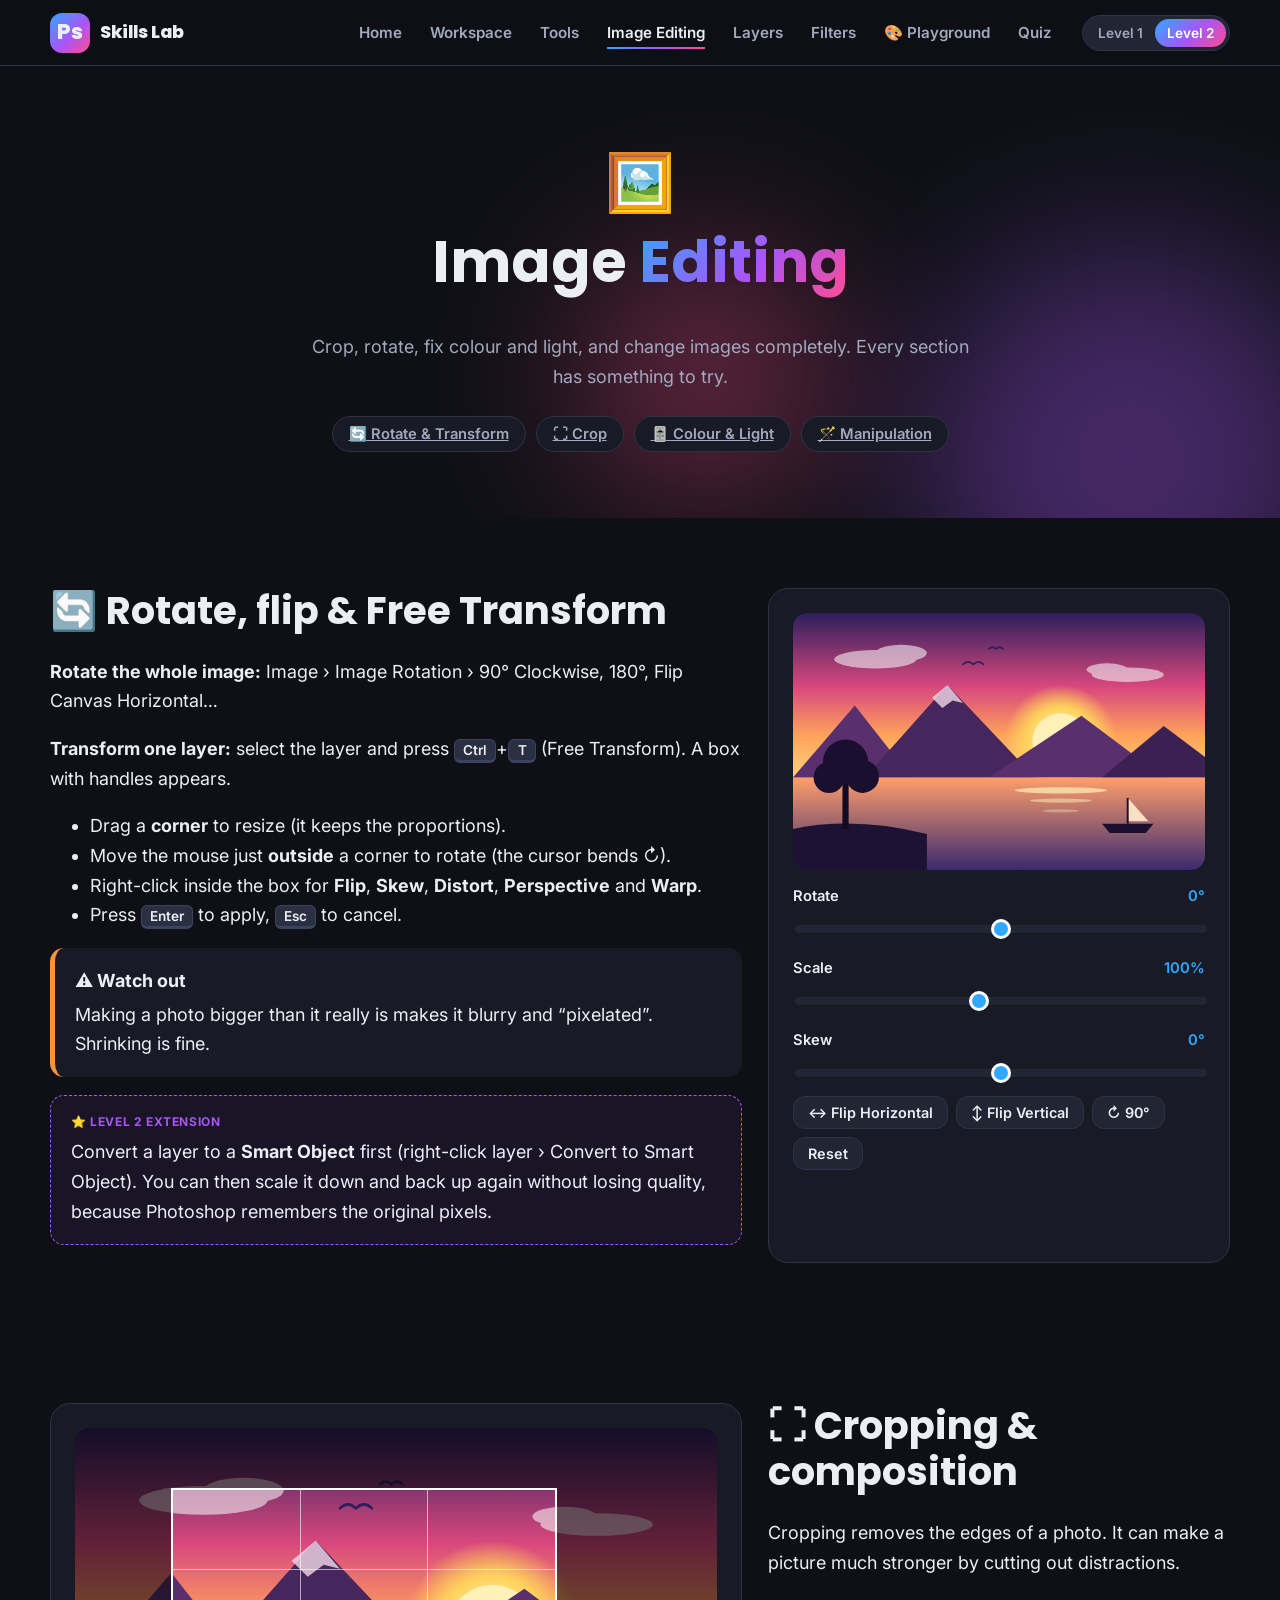
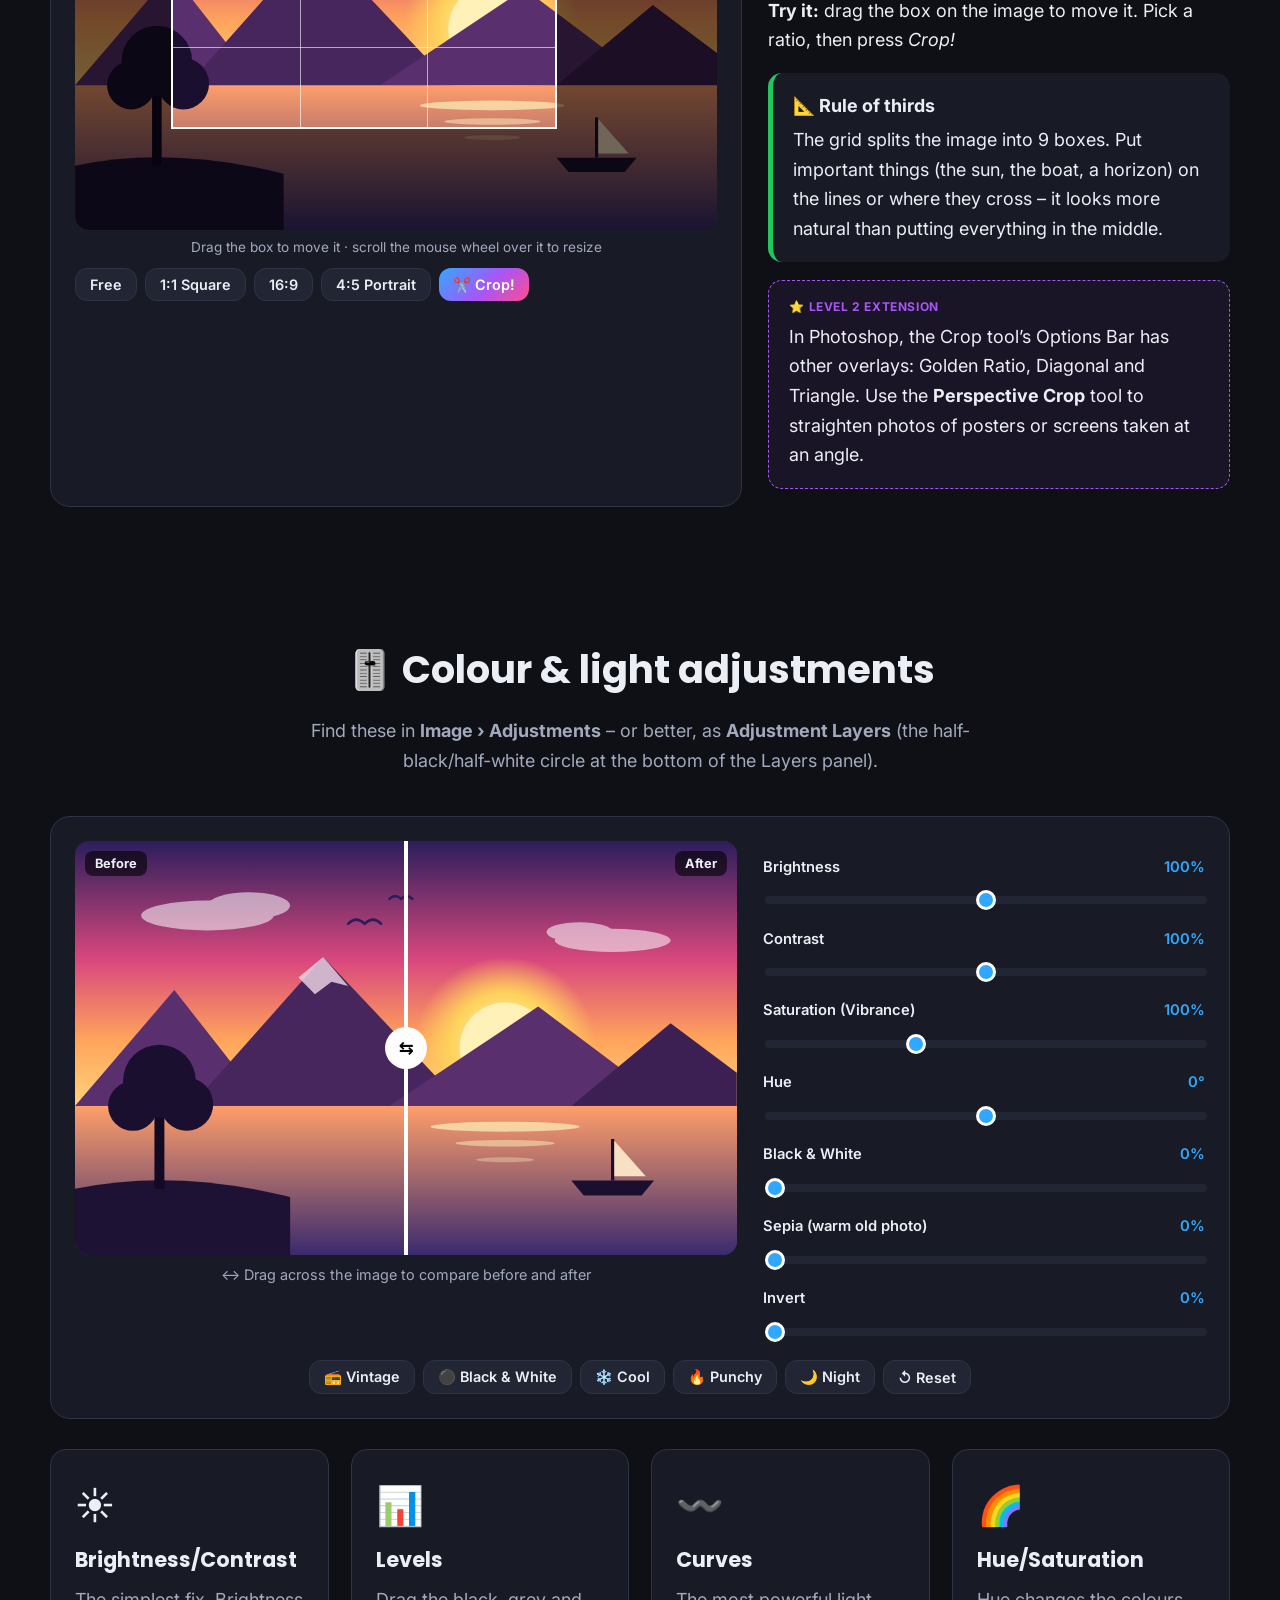
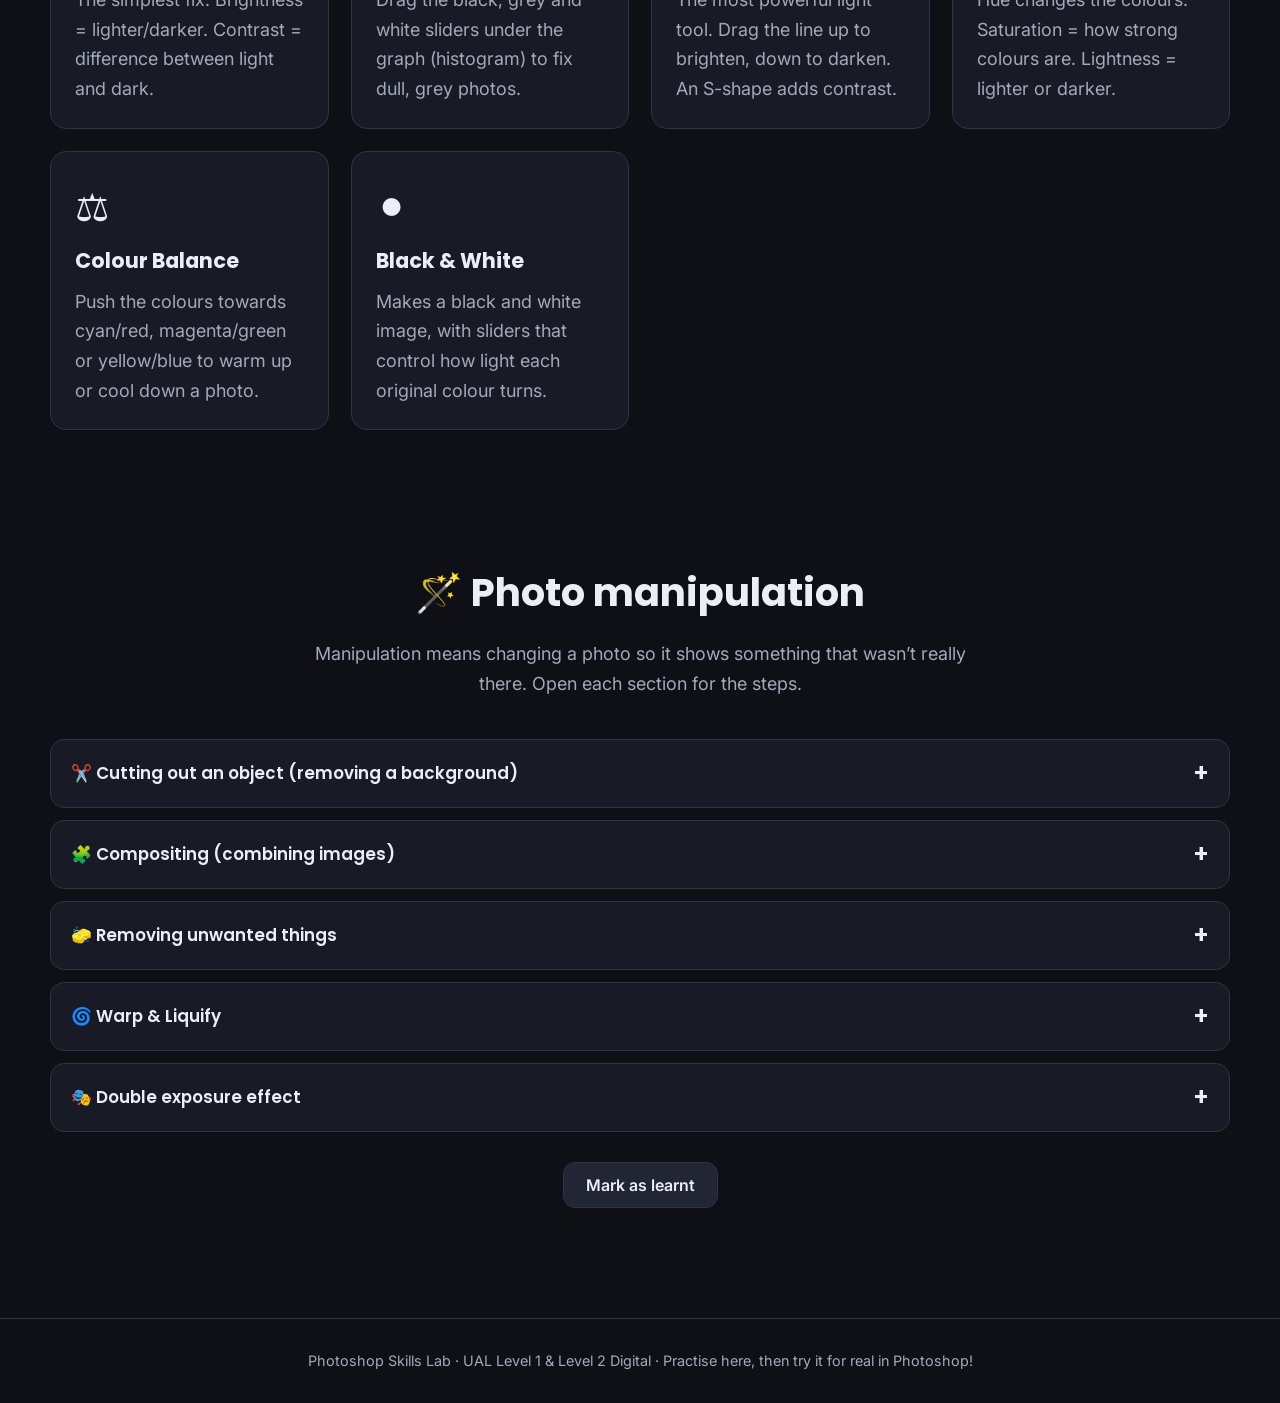
==== editing.html @ cb0659a5 "Add files via upload" ====
<!DOCTYPE html>
<html lang="en">
<head>
  <meta charset="UTF-8">
  <meta name="viewport" content="width=device-width, initial-scale=1.0">
  <title>Image Editing · Photoshop Skills Lab</title>
  <link rel="stylesheet" href="css/style.css">
</head>
<body>

  <header class="page-hero">
    <div class="blob b2"></div><div class="blob b3"></div>
    <div class="container">
      <span class="emoji">🖼️</span>
      <h1>Image <span class="grad-text">Editing</span></h1>
      <p class="muted" style="max-width:660px;margin:0 auto">Crop, rotate, fix colour and light, and change images completely. Every section has something to try.</p>
      <div class="chips" style="margin-top:24px">
        <a class="chip" href="#transform">🔄 Rotate &amp; Transform</a>
        <a class="chip" href="#crop">⛶ Crop</a>
        <a class="chip" href="#adjust">🎚️ Colour &amp; Light</a>
        <a class="chip" href="#manip">🪄 Manipulation</a>
      </div>
    </div>
  </header>

  <!-- ===== ROTATE & TRANSFORM ===== -->
  <section class="container" id="transform">
    <div class="demo-grid">
      <div class="reveal">
        <h2>🔄 Rotate, flip &amp; Free Transform</h2>
        <p><strong>Rotate the whole image:</strong> Image › Image Rotation › 90° Clockwise, 180°, Flip Canvas Horizontal…</p>
        <p><strong>Transform one layer:</strong> select the layer and press <kbd>Ctrl</kbd>+<kbd>T</kbd> (Free Transform). A box with handles appears.</p>
        <ul>
          <li>Drag a <strong>corner</strong> to resize (it keeps the proportions).</li>
          <li>Move the mouse just <strong>outside</strong> a corner to rotate (the cursor bends ↻).</li>
          <li>Right-click inside the box for <strong>Flip</strong>, <strong>Skew</strong>, <strong>Distort</strong>, <strong>Perspective</strong> and <strong>Warp</strong>.</li>
          <li>Press <kbd>Enter</kbd> to apply, <kbd>Esc</kbd> to cancel.</li>
        </ul>
        <div class="box warn"><strong>⚠️ Watch out</strong>Making a photo bigger than it really is makes it blurry and “pixelated”. Shrinking is fine.</div>
        <div class="l2">Convert a layer to a <strong>Smart Object</strong> first (right-click layer › Convert to Smart Object). You can then scale it down and back up again without losing quality, because Photoshop remembers the original pixels.</div>
      </div>
      <div class="demo reveal">
        <div class="stage"><img id="t-img" src="images/sample.svg" alt="Image being transformed"></div>
        <div class="controls">
          <label>Rotate <span id="t-rot-v">0°</span></label>
          <input type="range" id="t-rot" min="-180" max="180" value="0">
          <label>Scale <span id="t-sc-v">100%</span></label>
          <input type="range" id="t-sc" min="20" max="200" value="100">
          <label>Skew <span id="t-sk-v">0°</span></label>
          <input type="range" id="t-sk" min="-40" max="40" value="0">
          <div class="btn-row">
            <button class="btn btn-small" id="t-fh">↔ Flip Horizontal</button>
            <button class="btn btn-small" id="t-fv">↕ Flip Vertical</button>
            <button class="btn btn-small" id="t-90">↻ 90°</button>
            <button class="btn btn-small" id="t-reset">Reset</button>
          </div>
        </div>
      </div>
    </div>
  </section>

  <!-- ===== CROP ===== -->
  <section class="container" id="crop">
    <div class="demo-grid">
      <div class="demo reveal">
        <div class="stage" id="crop-stage" style="aspect-ratio:8/5">
          <img src="images/sample.svg" alt="Image to crop" style="object-fit:cover">
          <div class="crop-box" id="crop-box"></div>
        </div>
        <div class="btn-row">
          <button class="btn btn-small ratio" data-r="0">Free</button>
          <button class="btn btn-small ratio" data-r="1">1:1 Square</button>
          <button class="btn btn-small ratio" data-r="1.7778">16:9</button>
          <button class="btn btn-small ratio" data-r="0.8">4:5 Portrait</button>
          <button class="btn btn-small btn-primary" id="crop-go">✂️ Crop!</button>
        </div>
        <div id="crop-result" style="margin-top:14px"></div>
      </div>
      <div class="reveal">
        <h2>⛶ Cropping &amp; composition</h2>
        <p>Cropping removes the edges of a photo. It can make a picture much stronger by cutting out distractions.</p>
        <p><strong>Try it:</strong> drag the box on the image to move it. Pick a ratio, then press <em>Crop!</em></p>
        <div class="box tip"><strong>📐 Rule of thirds</strong>The grid splits the image into 9 boxes. Put important things (the sun, the boat, a horizon) on the lines or where they cross – it looks more natural than putting everything in the middle.</div>
        <div class="l2">In Photoshop, the Crop tool’s Options Bar has other overlays: Golden Ratio, Diagonal and Triangle. Use the <strong>Perspective Crop</strong> tool to straighten photos of posters or screens taken at an angle.</div>
      </div>
    </div>
  </section>

  <!-- ===== ADJUSTMENTS ===== -->
  <section class="container" id="adjust">
    <div class="section-title reveal">
      <h2>🎚️ Colour &amp; light adjustments</h2>
      <p>Find these in <strong>Image › Adjustments</strong> – or better, as <strong>Adjustment Layers</strong> (the half-black/half-white circle at the bottom of the Layers panel).</p>
    </div>
    <div class="demo reveal">
      <div class="demo-grid">
        <div>
          <div class="compare" id="adj-compare">
            <img src="images/sample.svg" alt="Original">
            <img src="images/sample.svg" alt="Edited" class="after" id="adj-img">
            <span class="lbl" style="left:10px">Before</span><span class="lbl" style="right:10px">After</span>
            <div class="handle"></div>
            <input type="range" min="0" max="100" value="50" aria-label="Before/after slider">
          </div>
          <p class="muted center" style="font-size:.9rem;margin-top:8px">↔ Drag across the image to compare before and after</p>
        </div>
        <div class="controls" id="adj-controls"></div>
      </div>
      <div class="btn-row" style="justify-content:center;margin-top:16px">
        <button class="btn btn-small preset" data-p="vintage">📻 Vintage</button>
        <button class="btn btn-small preset" data-p="bw">⚫ Black &amp; White</button>
        <button class="btn btn-small preset" data-p="cool">❄️ Cool</button>
        <button class="btn btn-small preset" data-p="punchy">🔥 Punchy</button>
        <button class="btn btn-small preset" data-p="night">🌙 Night</button>
        <button class="btn btn-small" id="adj-reset">↺ Reset</button>
      </div>
    </div>

    <div class="grid" style="margin-top:30px" id="adj-cards"></div>
  </section>

  <!-- ===== MANIPULATION ===== -->
  <section class="container" id="manip">
    <div class="section-title reveal">
      <h2>🪄 Photo manipulation</h2>
      <p>Manipulation means changing a photo so it shows something that wasn’t really there. Open each section for the steps.</p>
    </div>
    <details class="acc reveal"><summary>✂️ Cutting out an object (removing a background)</summary><div class="acc-body">
      <ol><li>Open your photo and duplicate the layer (<kbd>Ctrl</kbd>+<kbd>J</kbd>).</li>
      <li>Use <strong>Select › Subject</strong>, or the Quick Selection / Object Selection tool.</li>
      <li>Fix bits it missed: hold <kbd>Shift</kbd> to add, <kbd>Alt</kbd> to remove.</li>
      <li>Click the <strong>Add Layer Mask</strong> button at the bottom of the Layers panel. The background disappears!</li>
      <li>Hide the original layer (click its 👁️).</li></ol>
      <div class="l2"><strong>Select › Select and Mask</strong> has a Refine Edge brush – paint over hair and fur for a much cleaner cut-out. Set Output to “New Layer with Layer Mask”.</div>
    </div></details>
    <details class="acc reveal"><summary>🧩 Compositing (combining images)</summary><div class="acc-body">
      <ol><li>Cut out the object you want (see above).</li>
      <li>Drag it with the Move tool onto the tab of your other image.</li>
      <li>Resize it with <kbd>Ctrl</kbd>+<kbd>T</kbd> so it fits the scene.</li>
      <li>Match the colour and light with a Curves or Colour Balance adjustment clipped to it (<kbd>Alt</kbd>+click between the layers).</li>
      <li>Add a soft black shadow on a new layer underneath it.</li></ol>
      <div class="box tip"><strong>💡 Make it believable</strong>Check: does the light come from the same direction? Is the size realistic? Does it have a shadow?</div>
    </div></details>
    <details class="acc reveal"><summary>🧽 Removing unwanted things</summary><div class="acc-body">
      <p>Small marks: <strong>Spot Healing Brush</strong> (<kbd>J</kbd>). Repeating patterns or edges: <strong>Clone Stamp</strong> (<kbd>S</kbd>). Bigger objects: select around them with the Lasso, then <strong>Edit › Content-Aware Fill</strong>.</p>
      <div class="l2"><strong>Generative Fill</strong> (in newer versions) uses AI to fill a selection from a text prompt. If you use it in coursework, record it in your log – it is not your own photography or drawing.</div>
    </div></details>
    <details class="acc reveal"><summary>🌀 Warp &amp; Liquify</summary><div class="acc-body">
      <p><strong>Edit › Transform › Warp</strong> lets you bend a layer with a grid – great for wrapping a logo around a mug.</p>
      <p><strong>Filter › Liquify</strong> lets you push pixels like wet paint – the Forward Warp tool pushes, Bloat makes things bigger, Pucker makes them smaller.</p>
      <div class="box warn"><strong>⚠️ Ethics</strong>Changing people’s faces and bodies can be harmful and misleading. Talk about this in your evaluation if you edit people.</div>
    </div></details>
    <details class="acc reveal"><summary>🎭 Double exposure effect</summary><div class="acc-body">
      <ol><li>Put a portrait on the bottom layer and a landscape on the top layer.</li>
      <li>Change the top layer’s <strong>blend mode</strong> to <strong>Screen</strong> or <strong>Lighten</strong>.</li>
      <li>Add a layer mask to the landscape and paint black with a soft brush to hide parts of it.</li></ol>
    </div></details>

    <div style="text-align:center;margin-top:30px"><button class="btn learn-btn" data-id="editing">Mark as learnt</button></div>
  </section>

  <script src="js/main.js"></script>
  <script>
    const $ = id => document.getElementById(id);

    /* ---------- transform demo ---------- */
    let fh = 1, fv = 1;
    function applyT() {
      $('t-rot-v').textContent = $('t-rot').value + '°';
      $('t-sc-v').textContent = $('t-sc').value + '%';
      $('t-sk-v').textContent = $('t-sk').value + '°';
      const s = $('t-sc').value / 100;
      $('t-img').style.transform = `rotate(${$('t-rot').value}deg) scale(${s * fh}, ${s * fv}) skewX(${$('t-sk').value}deg)`;
    }
    ['t-rot', 't-sc', 't-sk'].forEach(id => $(id).addEventListener('input', applyT));
    $('t-fh').onclick = () => { fh *= -1; applyT(); };
    $('t-fv').onclick = () => { fv *= -1; applyT(); };
    $('t-90').onclick = () => { let r = +$('t-rot').value + 90; if (r > 180) r -= 360; $('t-rot').value = r; applyT(); };
    $('t-reset').onclick = () => { fh = fv = 1; $('t-rot').value = 0; $('t-sc').value = 100; $('t-sk').value = 0; applyT(); };

    /* ---------- crop demo ---------- */
    const stage = $('crop-stage'), box = $('crop-box');
    let crop = { x: 15, y: 15, w: 60, h: 60 }, ratio = 0; // values in % of the stage
    function drawCrop() { Object.assign(box.style, { left: crop.x + '%', top: crop.y + '%', width: crop.w + '%', height: crop.h + '%' }); }
    function setRatio(r) {
      ratio = r;
      if (!r) return;
      const W = stage.clientWidth, H = stage.clientHeight;
      let wpx = W * .6, hpx = wpx / r;
      if (hpx > H * .9) { hpx = H * .9; wpx = hpx * r; }
      crop = { x: (W - wpx) / 2 / W * 100, y: (H - hpx) / 2 / H * 100, w: wpx / W * 100, h: hpx / H * 100 };
      drawCrop();
    }
    document.querySelectorAll('.ratio').forEach(b => b.onclick = () => {
      document.querySelectorAll('.ratio').forEach(x => x.classList.remove('is-on')); b.classList.add('is-on'); setRatio(+b.dataset.r);
    });
    let drag = null;
    box.addEventListener('pointerdown', e => { drag = { sx: e.clientX, sy: e.clientY, ...crop }; box.setPointerCapture(e.pointerId); });
    box.addEventListener('pointermove', e => {
      if (!drag) return;
      const r = stage.getBoundingClientRect();
      crop.x = Math.min(100 - crop.w, Math.max(0, drag.x + (e.clientX - drag.sx) / r.width * 100));
      crop.y = Math.min(100 - crop.h, Math.max(0, drag.y + (e.clientY - drag.sy) / r.height * 100));
      drawCrop();
    });
    box.addEventListener('pointerup', () => drag = null);
    // mouse wheel over the box resizes it
    box.addEventListener('wheel', e => {
      e.preventDefault();
      const f = e.deltaY < 0 ? 1.05 : .95, W = stage.clientWidth, H = stage.clientHeight;
      let w = crop.w * f, h = ratio ? (w * W / 100 / ratio) / H * 100 : crop.h * f;
      if (w > 100 || h > 100 || w < 10) return;
      crop.w = w; crop.h = h; crop.x = Math.min(crop.x, 100 - w); crop.y = Math.min(crop.y, 100 - h); drawCrop();
    }, { passive: false });
    $('crop-go').onclick = () => {
      const img = new Image();
      img.onload = () => {
        const c = document.createElement('canvas'), W = stage.clientWidth, H = stage.clientHeight;
        // image fills the stage (object-fit:cover on same 8:5 ratio)
        const sx = crop.x / 100 * img.width, sy = crop.y / 100 * img.height, sw = crop.w / 100 * img.width, sh = crop.h / 100 * img.height;
        c.width = sw; c.height = sh;
        c.getContext('2d').drawImage(img, sx, sy, sw, sh, 0, 0, sw, sh);
        c.style.cssText = 'max-width:100%;max-height:260px;border-radius:10px;display:block;margin:auto';
        $('crop-result').innerHTML = '<p class="center muted" style="margin:0 0 6px">Your cropped image:</p>';
        $('crop-result').appendChild(c);
        toast('✂️ Cropped!');
      };
      img.src = 'images/sample.svg';
    };
    drawCrop();
    $('crop-stage').insertAdjacentHTML('afterend', '<p class="muted center" style="font-size:.85rem;margin:6px 0 0">Drag the box to move it · scroll the mouse wheel over it to resize</p>');

    /* ---------- adjustments ---------- */
    const ADJ = [
      { id: 'brightness', label: 'Brightness', min: 0, max: 200, def: 100, unit: '%' },
      { id: 'contrast',   label: 'Contrast',   min: 0, max: 200, def: 100, unit: '%' },
      { id: 'saturate',   label: 'Saturation (Vibrance)', min: 0, max: 300, def: 100, unit: '%' },
      { id: 'hue-rotate', label: 'Hue', min: -180, max: 180, def: 0, unit: 'deg' },
      { id: 'grayscale',  label: 'Black & White', min: 0, max: 100, def: 0, unit: '%' },
      { id: 'sepia',      label: 'Sepia (warm old photo)', min: 0, max: 100, def: 0, unit: '%' },
      { id: 'invert',     label: 'Invert', min: 0, max: 100, def: 0, unit: '%' }
    ];
    $('adj-controls').innerHTML = ADJ.map(a => `
      <label>${a.label} <span id="${a.id}-v">${a.def}${a.unit === 'deg' ? '°' : '%'}</span></label>
      <input type="range" id="${a.id}" min="${a.min}" max="${a.max}" value="${a.def}">`).join('');
    function applyAdj() {
      $('adj-img').style.filter = ADJ.map(a => {
        $(a.id + '-v').textContent = $(a.id).value + (a.unit === 'deg' ? '°' : '%');
        return `${a.id}(${$(a.id).value}${a.unit})`;
      }).join(' ');
    }
    ADJ.forEach(a => $(a.id).addEventListener('input', applyAdj));
    const PRESETS = {
      vintage: { sepia: 60, contrast: 90, brightness: 110, saturate: 80 },
      bw:      { grayscale: 100, contrast: 130 },
      cool:    { 'hue-rotate': 40, saturate: 90, brightness: 105 },
      punchy:  { saturate: 180, contrast: 130 },
      night:   { brightness: 55, 'hue-rotate': -140, saturate: 70, contrast: 120 }
    };
    function resetAdj() { ADJ.forEach(a => $(a.id).value = a.def); applyAdj(); }
    document.querySelectorAll('.preset').forEach(b => b.onclick = () => {
      resetAdj(); Object.entries(PRESETS[b.dataset.p]).forEach(([k, v]) => $(k).value = v); applyAdj();
      toast(b.textContent.trim() + ' look applied');
    });
    $('adj-reset').onclick = resetAdj;
    applyAdj();

    const cards = [
      { i: '☀️', t: 'Brightness/Contrast', d: 'The simplest fix. Brightness = lighter/darker. Contrast = difference between light and dark.' },
      { i: '📊', t: 'Levels', d: 'Drag the black, grey and white sliders under the graph (histogram) to fix dull, grey photos.', l2: 'The histogram shows how many pixels are dark (left) to light (right). A gap at either end means the image has no true blacks or whites.' },
      { i: '〰️', t: 'Curves', d: 'The most powerful light tool. Drag the line up to brighten, down to darken. An S-shape adds contrast.', l2: 'You can edit Red, Green and Blue curves separately to colour-grade a photo – e.g. lift blue in the shadows for a cinematic look.' },
      { i: '🌈', t: 'Hue/Saturation', d: 'Hue changes the colours. Saturation = how strong colours are. Lightness = lighter or darker.', l2: 'Pick one colour from the drop-down (e.g. Reds) to change only that colour – turn a red car blue!' },
      { i: '⚖️', t: 'Colour Balance', d: 'Push the colours towards cyan/red, magenta/green or yellow/blue to warm up or cool down a photo.' },
      { i: '⚫', t: 'Black & White', d: 'Makes a black and white image, with sliders that control how light each original colour turns.' }
    ];
    $('adj-cards').innerHTML = cards.map((c, n) => `<div class="card clickable reveal visible" data-n="${n}"><div class="icon">${c.i}</div><h3>${c.t}</h3><p class="muted" style="margin:0">${c.d}</p></div>`).join('');
    document.querySelectorAll('#adj-cards .card').forEach(el => el.onclick = () => {
      const c = cards[el.dataset.n];
      openModal({ icon: c.i, title: c.t, html: `<p>${c.d}</p>
        <p><strong>Where:</strong> Layers panel › ◐ button › ${c.t}, or Image › Adjustments › ${c.t}.</p>
        <div class="box tip"><strong>💡 Why use an Adjustment Layer?</strong>It is <em>non-destructive</em> – your photo isn’t changed. You can re-edit it, hide it or delete it any time.</div>
        ${c.l2 ? `<div class="l2">${c.l2}</div>` : ''}` });
    });
  </script>
</body>
</html>
---- css/style.css ----
/* ============================================================
   PHOTOSHOP SKILLS LAB  –  main stylesheet
   Change the colours in :root to re-theme the whole site.
   ============================================================ */
@import url('https://fonts.googleapis.com/css2?family=Poppins:wght@500;700;800&family=Inter:wght@400;500;600&display=swap');

:root {
  --bg: #0e1016;
  --panel: #181b25;
  --panel-2: #212534;
  --line: #2e3346;
  --text: #eceef5;
  --muted: #a3a9bd;
  --accent: #31a8ff;      /* Photoshop-style blue */
  --accent-2: #a855f7;    /* purple */
  --pink: #ff4d8d;
  --green: #22c55e;
  --yellow: #facc15;
  --orange: #fb923c;
  --radius: 16px;
  --shadow: 0 10px 30px rgba(0, 0, 0, .35);
  --grad: linear-gradient(135deg, var(--accent), var(--accent-2) 55%, var(--pink));
}

* { box-sizing: border-box; }
html { scroll-behavior: smooth; }
body {
  margin: 0;
  background: var(--bg);
  color: var(--text);
  font-family: 'Inter', system-ui, sans-serif;
  font-size: 18px;              /* large, easy-to-read base size */
  line-height: 1.65;
}
h1, h2, h3, h4 { font-family: 'Poppins', sans-serif; line-height: 1.2; margin: 0 0 .6em; }
h1 { font-size: clamp(2.2rem, 5vw, 3.6rem); }
h2 { font-size: clamp(1.7rem, 3.5vw, 2.4rem); }
h3 { font-size: 1.3rem; }
p  { margin: 0 0 1em; }
a  { color: var(--accent); }
img { max-width: 100%; display: block; }
.container { width: min(1180px, 100% - 32px); margin-inline: auto; }
section { padding: 70px 0; }
.muted { color: var(--muted); }
.center { text-align: center; }
.grad-text { background: var(--grad); -webkit-background-clip: text; background-clip: text; color: transparent; }

/* ---------- scroll progress bar ---------- */
#scroll-progress { position: fixed; top: 0; left: 0; height: 4px; width: 0; background: var(--grad); z-index: 200; }

/* ---------- navigation ---------- */
.site-nav {
  position: sticky; top: 0; z-index: 100;
  background: rgba(14, 16, 22, .85); backdrop-filter: blur(12px);
  border-bottom: 1px solid var(--line);
}
.nav-inner { display: flex; align-items: center; gap: 18px; padding: 12px 0; }
.logo { display: flex; align-items: center; gap: 10px; text-decoration: none; color: var(--text); font-family: 'Poppins'; font-weight: 800; font-size: 1.1rem; }
.logo-mark {
  width: 40px; height: 40px; border-radius: 12px; display: grid; place-items: center;
  background: var(--grad); font-size: 1.3rem; transition: transform .4s;
}
.logo:hover .logo-mark { transform: rotate(-12deg) scale(1.1); }
.nav-links { display: flex; gap: 4px; list-style: none; margin: 0 0 0 auto; padding: 0; }
.nav-links a {
  position: relative; display: block; padding: 8px 12px; border-radius: 10px;
  color: var(--muted); text-decoration: none; font-weight: 600; font-size: .95rem; transition: .2s;
}
.nav-links a::after {
  content: ''; position: absolute; left: 12px; right: 12px; bottom: 4px; height: 2px;
  background: var(--grad); transform: scaleX(0); transition: transform .3s;
}
.nav-links a:hover { color: var(--text); background: var(--panel-2); }
.nav-links a:hover::after, .nav-links a.active::after { transform: scaleX(1); }
.nav-links a.active { color: var(--text); }
.level-switch { display: flex; background: var(--panel-2); border: 1px solid var(--line); border-radius: 999px; padding: 3px; }
.level-switch button {
  border: 0; background: none; color: var(--muted); font: 600 .85rem 'Inter'; padding: 6px 12px;
  border-radius: 999px; cursor: pointer; transition: .25s;
}
.level-switch button.on { background: var(--grad); color: #fff; }
.burger { display: none; margin-left: auto; background: none; border: 0; color: var(--text); font-size: 1.8rem; cursor: pointer; }

@media (max-width: 980px) {
  .burger { display: block; }
  .nav-links {
    position: absolute; top: 100%; left: 0; right: 0; flex-direction: column; padding: 12px 16px;
    background: var(--panel); border-bottom: 1px solid var(--line); display: none;
  }
  .nav-links.open { display: flex; }
}

/* ---------- buttons ---------- */
.btn {
  display: inline-flex; align-items: center; gap: 8px; padding: 12px 22px; border-radius: 12px;
  border: 1px solid var(--line); background: var(--panel-2); color: var(--text);
  font: 600 1rem 'Inter'; cursor: pointer; text-decoration: none; transition: transform .2s, box-shadow .2s, background .2s;
}
.btn:hover { transform: translateY(-3px); box-shadow: 0 8px 24px rgba(49, 168, 255, .25); }
.btn:active { transform: translateY(0) scale(.97); }
.btn-primary { background: var(--grad); border: 0; color: #fff; }
.btn-small { padding: 7px 14px; font-size: .9rem; }
.btn.is-on { outline: 2px solid var(--accent); background: #1d3550; }

/* ---------- hero ---------- */
.hero { position: relative; overflow: hidden; padding: 110px 0 90px; text-align: center; }
.hero p.lead { font-size: 1.25rem; color: var(--muted); max-width: 720px; margin: 0 auto 30px; }
.blob { position: absolute; width: 420px; height: 420px; border-radius: 50%; filter: blur(80px); opacity: .35; z-index: -1; animation: float 12s ease-in-out infinite; }
.blob.b1 { background: var(--accent); top: -120px; left: -80px; }
.blob.b2 { background: var(--accent-2); bottom: -150px; right: -60px; animation-delay: -4s; }
.blob.b3 { background: var(--pink); top: 40%; left: 45%; width: 260px; height: 260px; animation-delay: -8s; }
@keyframes float { 0%,100% { transform: translate(0,0) scale(1); } 50% { transform: translate(40px,-30px) scale(1.12); } }
.floating-icons span {
  position: absolute; font-size: 2rem; opacity: .7; animation: bob 6s ease-in-out infinite;
}
@keyframes bob { 0%,100% { transform: translateY(0) rotate(0); } 50% { transform: translateY(-18px) rotate(10deg); } }
.page-hero { padding: 70px 0 40px; text-align: center; position: relative; overflow: hidden; }
.page-hero .emoji { font-size: 3.5rem; display: inline-block; animation: bob 4s ease-in-out infinite; }

/* ---------- cards ---------- */
.grid { display: grid; gap: 22px; grid-template-columns: repeat(auto-fill, minmax(250px, 1fr)); }
.card {
  position: relative; background: var(--panel); border: 1px solid var(--line); border-radius: var(--radius);
  padding: 24px; transition: transform .25s, border-color .25s, box-shadow .25s; overflow: hidden;
}
.card::before { /* glow that follows the mouse */
  content: ''; position: absolute; inset: 0; pointer-events: none; opacity: 0; transition: opacity .3s;
  background: radial-gradient(300px circle at var(--mx, 50%) var(--my, 50%), rgba(49,168,255,.18), transparent 60%);
}
.card:hover::before { opacity: 1; }
.card:hover { border-color: var(--accent); box-shadow: var(--shadow); }
.card.clickable { cursor: pointer; }
.card .icon { font-size: 2.4rem; margin-bottom: 10px; display: inline-block; transition: transform .35s; }
.card:hover .icon { transform: scale(1.2) rotate(-8deg); }
.card .tag { position: absolute; top: 16px; right: 16px; }

kbd {
  display: inline-block; min-width: 28px; padding: 2px 8px; border-radius: 6px; text-align: center;
  background: #2a2f42; border: 1px solid #3c4360; border-bottom-width: 3px; font: 600 .85rem 'Inter'; color: var(--text);
}
.pill { display: inline-block; padding: 3px 10px; border-radius: 999px; background: var(--panel-2); border: 1px solid var(--line); font-size: .78rem; font-weight: 600; color: var(--muted); }

/* ---------- info boxes ---------- */
.box { border-radius: 14px; padding: 18px 20px; margin: 18px 0; border-left: 5px solid; background: var(--panel); }
.box.tip  { border-color: var(--green); }
.box.warn { border-color: var(--orange); }
.box.info { border-color: var(--accent); }
.box strong:first-child { display: block; margin-bottom: 4px; }
.l2 { position: relative; border: 1px dashed var(--accent-2); background: rgba(168, 85, 247, .07); border-radius: 14px; padding: 18px 20px; margin: 18px 0; }
.l2::before { content: '⭐ Level 2 extension'; display: block; margin-bottom: 8px; font: 700 .75rem 'Inter'; letter-spacing: .05em; text-transform: uppercase; color: var(--accent-2); }
body[data-level="1"] .l2 { display: none !important; }

/* ---------- section titles / two-column layout ---------- */
.section-title { text-align: center; margin-bottom: 40px; }
.section-title p { color: var(--muted); max-width: 680px; margin: 0 auto; }
.split { display: grid; grid-template-columns: 1fr 1fr; gap: 40px; align-items: center; }
@media (max-width: 860px) { .split { grid-template-columns: 1fr; } }

/* ---------- reveal on scroll ---------- */
.reveal { opacity: 0; transform: translateY(30px); transition: opacity .7s, transform .7s; }
.reveal.visible { opacity: 1; transform: none; }

/* ---------- tooltips (add data-tip="text" to anything) ---------- */
[data-tip] { position: relative; }
[data-tip]:hover::after {
  content: attr(data-tip); position: absolute; bottom: calc(100% + 8px); left: 50%; transform: translateX(-50%);
  background: #000; color: #fff; padding: 6px 10px; border-radius: 8px; font-size: .8rem; white-space: nowrap; z-index: 50;
  pointer-events: none; animation: pop .2s;
}
@keyframes pop { from { opacity: 0; transform: translate(-50%, 6px); } }

/* ---------- modal / pop-up ---------- */
dialog.modal {
  width: min(680px, 94vw); max-height: 88vh; border: 1px solid var(--line); border-radius: 20px; padding: 0;
  background: var(--panel); color: var(--text); box-shadow: 0 30px 80px rgba(0,0,0,.6);
}
dialog.modal[open] { animation: zoomIn .3s cubic-bezier(.2,.9,.3,1.3); }
dialog.modal::backdrop { background: rgba(5, 6, 10, .7); backdrop-filter: blur(4px); }
@keyframes zoomIn { from { opacity: 0; transform: scale(.85); } }
.modal-head { padding: 22px 26px; background: var(--grad); color: #fff; display: flex; align-items: center; gap: 14px; }
.modal-head h2 { margin: 0; font-size: 1.6rem; }
.modal-head .big { font-size: 2.6rem; }
.modal-body { padding: 22px 26px 28px; overflow: auto; }
.modal-body ol li { margin-bottom: 6px; }
.modal-close {
  margin-left: auto; background: rgba(0,0,0,.25); border: 0; color: #fff; width: 40px; height: 40px;
  border-radius: 50%; font-size: 1.3rem; cursor: pointer; transition: transform .2s;
}
.modal-close:hover { transform: rotate(90deg); }

/* ---------- toast ---------- */
.toast {
  position: fixed; bottom: 24px; left: 50%; transform: translate(-50%, 120px); z-index: 300;
  background: var(--panel-2); border: 1px solid var(--accent); padding: 12px 20px; border-radius: 12px;
  box-shadow: var(--shadow); transition: transform .35s; font-weight: 600;
}
.toast.show { transform: translate(-50%, 0); }

/* ---------- learning path / progress ---------- */
.progress-wrap { background: var(--panel); border: 1px solid var(--line); border-radius: 999px; height: 18px; overflow: hidden; }
.progress-fill { height: 100%; width: 0; background: var(--grad); transition: width 1s; }
.path-card .num { font: 800 2.6rem 'Poppins'; opacity: .2; position: absolute; right: 18px; bottom: 6px; }
.path-card.done { border-color: var(--green); }
.path-card.done::after { content: '✓ Learnt'; position: absolute; top: 16px; right: 16px; color: var(--green); font-weight: 700; font-size: .85rem; }
.learn-btn.done { background: var(--green); border-color: var(--green); color: #052e13; }

/* ---------- workspace diagram (home page) ---------- */
.ps-mock { border: 1px solid var(--line); border-radius: 14px; overflow: hidden; background: #1e1e1e; font-size: .8rem; user-select: none; }
.ps-mock .hot { position: relative; cursor: pointer; transition: background .2s, outline .2s; outline: 2px solid transparent; outline-offset: -2px; }
.ps-mock .hot:hover { outline-color: var(--yellow); background: rgba(250, 204, 21, .12); }
.ps-mock .hot .label { position: absolute; top: 6px; left: 6px; background: var(--yellow); color: #000; font-weight: 700; padding: 1px 7px; border-radius: 6px; font-size: .72rem; }
.mock-menu { height: 30px; background: #2b2b2b; display: flex; gap: 16px; align-items: center; padding: 0 12px 0 90px; color: #bbb; }
.mock-options { height: 34px; background: #333; border-top: 1px solid #222; }
.mock-body { display: grid; grid-template-columns: 54px 1fr 190px; height: 320px; }
.mock-tools { background: #2b2b2b; display: flex; flex-direction: column; align-items: center; gap: 6px; padding-top: 34px; }
.mock-tools i { width: 24px; height: 18px; background: #444; border-radius: 4px; display: block; }
.mock-canvas { background: #3a3a3a; display: grid; place-items: center; }
.mock-canvas img { width: 70%; border-radius: 4px; box-shadow: 0 6px 20px rgba(0,0,0,.5); }
.mock-panels { background: #2b2b2b; display: grid; grid-template-rows: 1fr 1fr; gap: 2px; }
.mock-panels > div { background: #323232; padding: 30px 10px 10px; }
.mock-layer { height: 20px; background: #444; margin-bottom: 4px; border-radius: 3px; }
.mock-layer.sel { background: #3d6fa5; }

/* ---------- interactive demo stage ---------- */
.demo { background: var(--panel); border: 1px solid var(--line); border-radius: 20px; padding: 24px; }
.demo-grid { display: grid; grid-template-columns: 1.5fr 1fr; gap: 26px; }
@media (max-width: 900px) { .demo-grid { grid-template-columns: 1fr; } }
.stage { position: relative; border-radius: 14px; overflow: hidden; background: #0b0c10; aspect-ratio: 8 / 5; display: grid; place-items: center; }
.stage img { width: 100%; height: 100%; object-fit: contain; transition: filter .25s, transform .35s; }
.controls label { display: block; font-weight: 600; font-size: .92rem; margin: 14px 0 4px; }
.controls label span { float: right; color: var(--accent); }
.btn-row { display: flex; flex-wrap: wrap; gap: 8px; margin-top: 10px; }

input[type=range] { -webkit-appearance: none; appearance: none; width: 100%; height: 8px; border-radius: 99px; background: var(--panel-2); outline: none; }
input[type=range]::-webkit-slider-thumb { -webkit-appearance: none; width: 20px; height: 20px; border-radius: 50%; background: var(--accent); border: 3px solid #fff; cursor: pointer; transition: transform .2s; }
input[type=range]::-webkit-slider-thumb:hover { transform: scale(1.25); }
input[type=range]::-moz-range-thumb { width: 18px; height: 18px; border-radius: 50%; background: var(--accent); border: 3px solid #fff; cursor: pointer; }
select, input[type=text], input[type=number] {
  width: 100%; padding: 10px 12px; border-radius: 10px; background: var(--panel-2); color: var(--text); border: 1px solid var(--line); font: 500 1rem 'Inter';
}
input[type=color] { width: 54px; height: 40px; border: 0; border-radius: 10px; background: none; cursor: pointer; padding: 0; }

/* before / after comparison */
.compare { position: relative; aspect-ratio: 8 / 5; border-radius: 14px; overflow: hidden; user-select: none; }
.compare img { position: absolute; inset: 0; width: 100%; height: 100%; object-fit: cover; }
.compare .after { clip-path: inset(0 0 0 50%); }
.compare .handle { position: absolute; top: 0; bottom: 0; left: 50%; width: 4px; background: #fff; transform: translateX(-50%); pointer-events: none; }
.compare .handle::after { content: '⇆'; position: absolute; top: 50%; left: 50%; transform: translate(-50%,-50%); width: 42px; height: 42px; border-radius: 50%; background: #fff; color: #000; display: grid; place-items: center; font-weight: 800; }
.compare input { position: absolute; inset: 0; width: 100%; height: 100%; opacity: 0; cursor: ew-resize; }
.compare .lbl { position: absolute; top: 10px; background: rgba(0,0,0,.6); padding: 2px 10px; border-radius: 8px; font-size: .8rem; font-weight: 700; }

/* crop demo */
.crop-box { position: absolute; border: 2px solid #fff; box-shadow: 0 0 0 9999px rgba(0,0,0,.55); cursor: move; touch-action: none; }
.crop-box::before, .crop-box::after { content: ''; position: absolute; inset: 0; pointer-events: none; }
.crop-box::before { border-left: 1px solid rgba(255,255,255,.6); border-right: 1px solid rgba(255,255,255,.6); left: 33.33%; right: 33.33%; }
.crop-box::after  { border-top: 1px solid rgba(255,255,255,.6); border-bottom: 1px solid rgba(255,255,255,.6); top: 33.33%; bottom: 33.33%; }

/* accordion */
details.acc { background: var(--panel); border: 1px solid var(--line); border-radius: 14px; margin-bottom: 12px; overflow: hidden; }
details.acc summary { padding: 16px 20px; cursor: pointer; font: 600 1.05rem 'Poppins'; list-style: none; display: flex; align-items: center; gap: 12px; }
details.acc summary::after { content: '+'; margin-left: auto; font-size: 1.5rem; transition: transform .3s; }
details.acc[open] summary::after { transform: rotate(45deg); }
details.acc summary:hover { background: var(--panel-2); }
details.acc .acc-body { padding: 0 20px 18px; }

/* flip cards */
.flip { perspective: 1000px; height: 230px; cursor: pointer; }
.flip-inner { position: relative; width: 100%; height: 100%; transition: transform .7s; transform-style: preserve-3d; }
.flip:hover .flip-inner, .flip.flipped .flip-inner { transform: rotateY(180deg); }
.flip-face { position: absolute; inset: 0; backface-visibility: hidden; border-radius: var(--radius); padding: 22px; border: 1px solid var(--line); display: flex; flex-direction: column; justify-content: center; }
.flip-front { background: var(--panel); text-align: center; align-items: center; }
.flip-front .icon { font-size: 3rem; }
.flip-back { background: var(--panel-2); transform: rotateY(180deg); font-size: .95rem; border-color: var(--accent); }

/* tables */
table.shortcuts { width: 100%; border-collapse: collapse; background: var(--panel); border-radius: 14px; overflow: hidden; }
table.shortcuts th, table.shortcuts td { padding: 12px 16px; text-align: left; border-bottom: 1px solid var(--line); }
table.shortcuts th { background: var(--panel-2); font-family: 'Poppins'; }
table.shortcuts tr:hover td { background: rgba(49,168,255,.07); }

/* filter chips */
.chips { display: flex; flex-wrap: wrap; gap: 10px; justify-content: center; margin-bottom: 26px; }
.chip { padding: 8px 16px; border-radius: 999px; border: 1px solid var(--line); background: var(--panel); color: var(--muted); cursor: pointer; font: 600 .92rem 'Inter'; transition: .2s; }
.chip:hover { color: var(--text); border-color: var(--accent); }
.chip.on { background: var(--grad); color: #fff; border-color: transparent; }
.search { max-width: 420px; margin: 0 auto 18px; }

/* footer */
.site-footer { border-top: 1px solid var(--line); padding: 30px 0; margin-top: 40px; color: var(--muted); font-size: .9rem; text-align: center; }
#to-top {
  position: fixed; right: 20px; bottom: 20px; width: 48px; height: 48px; border-radius: 50%; border: 0;
  background: var(--grad); color: #fff; font-size: 1.3rem; cursor: pointer; opacity: 0; pointer-events: none; transition: .3s; z-index: 90;
}
#to-top.show { opacity: 1; pointer-events: auto; }

/* ============================================================
   PLAYGROUND (mini Photoshop)
   ============================================================ */
.ps-app { display: grid; grid-template-columns: 70px 1fr 300px; gap: 14px; align-items: start; }
@media (max-width: 1000px) { .ps-app { grid-template-columns: 60px 1fr; } .ps-info { grid-column: 1 / -1; } }
.ps-toolbar { background: #262a38; border: 1px solid var(--line); border-radius: 14px; padding: 8px; display: flex; flex-direction: column; gap: 6px; position: sticky; top: 80px; }
.ps-toolbar button {
  width: 100%; aspect-ratio: 1; border: 1px solid transparent; border-radius: 10px; background: none; color: var(--text);
  font-size: 1.5rem; cursor: pointer; transition: .2s;
}
.ps-toolbar button:hover { background: var(--panel-2); transform: scale(1.08); }
.ps-toolbar button.active { background: #1d3550; border-color: var(--accent); }
.ps-toolbar [data-tip]:hover::after { left: 110%; bottom: auto; top: 50%; transform: translateY(-50%); }
.ps-options { display: flex; flex-wrap: wrap; align-items: center; gap: 14px; background: #262a38; border: 1px solid var(--line); border-radius: 14px; padding: 10px 14px; margin-bottom: 12px; font-size: .88rem; }
.ps-options .opt { display: flex; align-items: center; gap: 8px; }
.ps-options input[type=range] { width: 110px; }
.ps-options output { min-width: 38px; color: var(--accent); font-weight: 700; }
.canvas-wrap {
  position: relative; border-radius: 10px; overflow: hidden; border: 1px solid var(--line);
  /* checkerboard = transparent pixels, just like Photoshop */
  background: repeating-conic-gradient(#cfcfcf 0 25%, #fff 0 50%) 0 0 / 20px 20px;
}
.canvas-wrap canvas { display: block; width: 100%; height: auto; }
#overlay { position: absolute; inset: 0; touch-action: none; cursor: crosshair; }
.ps-info { background: var(--panel); border: 1px solid var(--line); border-radius: 14px; padding: 18px; }
.ps-info h3 { display: flex; align-items: center; gap: 10px; }
.ps-info .how { background: var(--panel-2); border-radius: 10px; padding: 12px; font-size: .92rem; }
.challenge { display: flex; gap: 10px; align-items: flex-start; padding: 8px 0; border-bottom: 1px solid var(--line); font-size: .92rem; cursor: pointer; }
.challenge input { margin-top: 6px; accent-color: var(--green); transform: scale(1.3); }
.challenge.done span { text-decoration: line-through; color: var(--muted); }

/* ---------- layers demo ---------- */
.layer-stage { position: relative; aspect-ratio: 8 / 5; border-radius: 14px; overflow: hidden; background: repeating-conic-gradient(#cfcfcf 0 25%, #fff 0 50%) 0 0 / 20px 20px; touch-action: none; }
.layer-stage .lyr { position: absolute; inset: 0; transition: opacity .2s; }
.layer-stage .lyr.movable { cursor: grab; }
.layers-panel { background: #262a38; border: 1px solid var(--line); border-radius: 14px; overflow: hidden; }
.layers-panel .lp-head { padding: 10px 14px; background: #1f2230; font-weight: 700; display: flex; justify-content: space-between; }
.layer-row { display: flex; align-items: center; gap: 10px; padding: 8px 10px; border-bottom: 1px solid var(--line); cursor: pointer; transition: background .2s; }
.layer-row:hover { background: #2e3346; }
.layer-row.sel { background: #1d3550; }
.layer-row .eye { background: none; border: 0; font-size: 1.1rem; cursor: pointer; width: 28px; }
.layer-row .thumb { width: 44px; height: 28px; border-radius: 4px; border: 1px solid #555; flex-shrink: 0; }
.layer-row.hidden-layer .name, .layer-row.hidden-layer .thumb { opacity: .35; }
.lp-controls { padding: 12px 14px; font-size: .9rem; }
.mask-demo { position: relative; aspect-ratio: 8/5; border-radius: 14px; overflow: hidden; background: repeating-conic-gradient(#cfcfcf 0 25%, #fff 0 50%) 0 0 / 20px 20px; }
.mask-demo img { position: absolute; inset: 0; width: 100%; height: 100%; object-fit: cover; }
.mask-strip { height: 34px; border-radius: 8px; margin-top: 10px; border: 1px solid var(--line); }

/* ---------- quiz ---------- */
.quiz-card { max-width: 760px; margin: 0 auto; background: var(--panel); border: 1px solid var(--line); border-radius: 20px; padding: 30px; }
.quiz-opts { display: grid; gap: 12px; margin: 20px 0; }
.quiz-opts button {
  text-align: left; padding: 14px 18px; border-radius: 12px; border: 2px solid var(--line); background: var(--panel-2);
  color: var(--text); font: 500 1rem 'Inter'; cursor: pointer; transition: .2s;
}
.quiz-opts button:hover:not(:disabled) { border-color: var(--accent); transform: translateX(6px); }
.quiz-opts button.right { border-color: var(--green); background: rgba(34,197,94,.15); }
.quiz-opts button.wrong { border-color: var(--pink); background: rgba(255,77,141,.15); animation: shake .4s; }
@keyframes shake { 25% { transform: translateX(-8px); } 75% { transform: translateX(8px); } }
.big-key { font: 800 4rem 'Poppins'; margin: 10px 0; }
.confetti { position: fixed; top: -20px; width: 10px; height: 16px; z-index: 400; pointer-events: none; animation: fall linear forwards; }
@keyframes fall { to { transform: translateY(110vh) rotate(720deg); } }
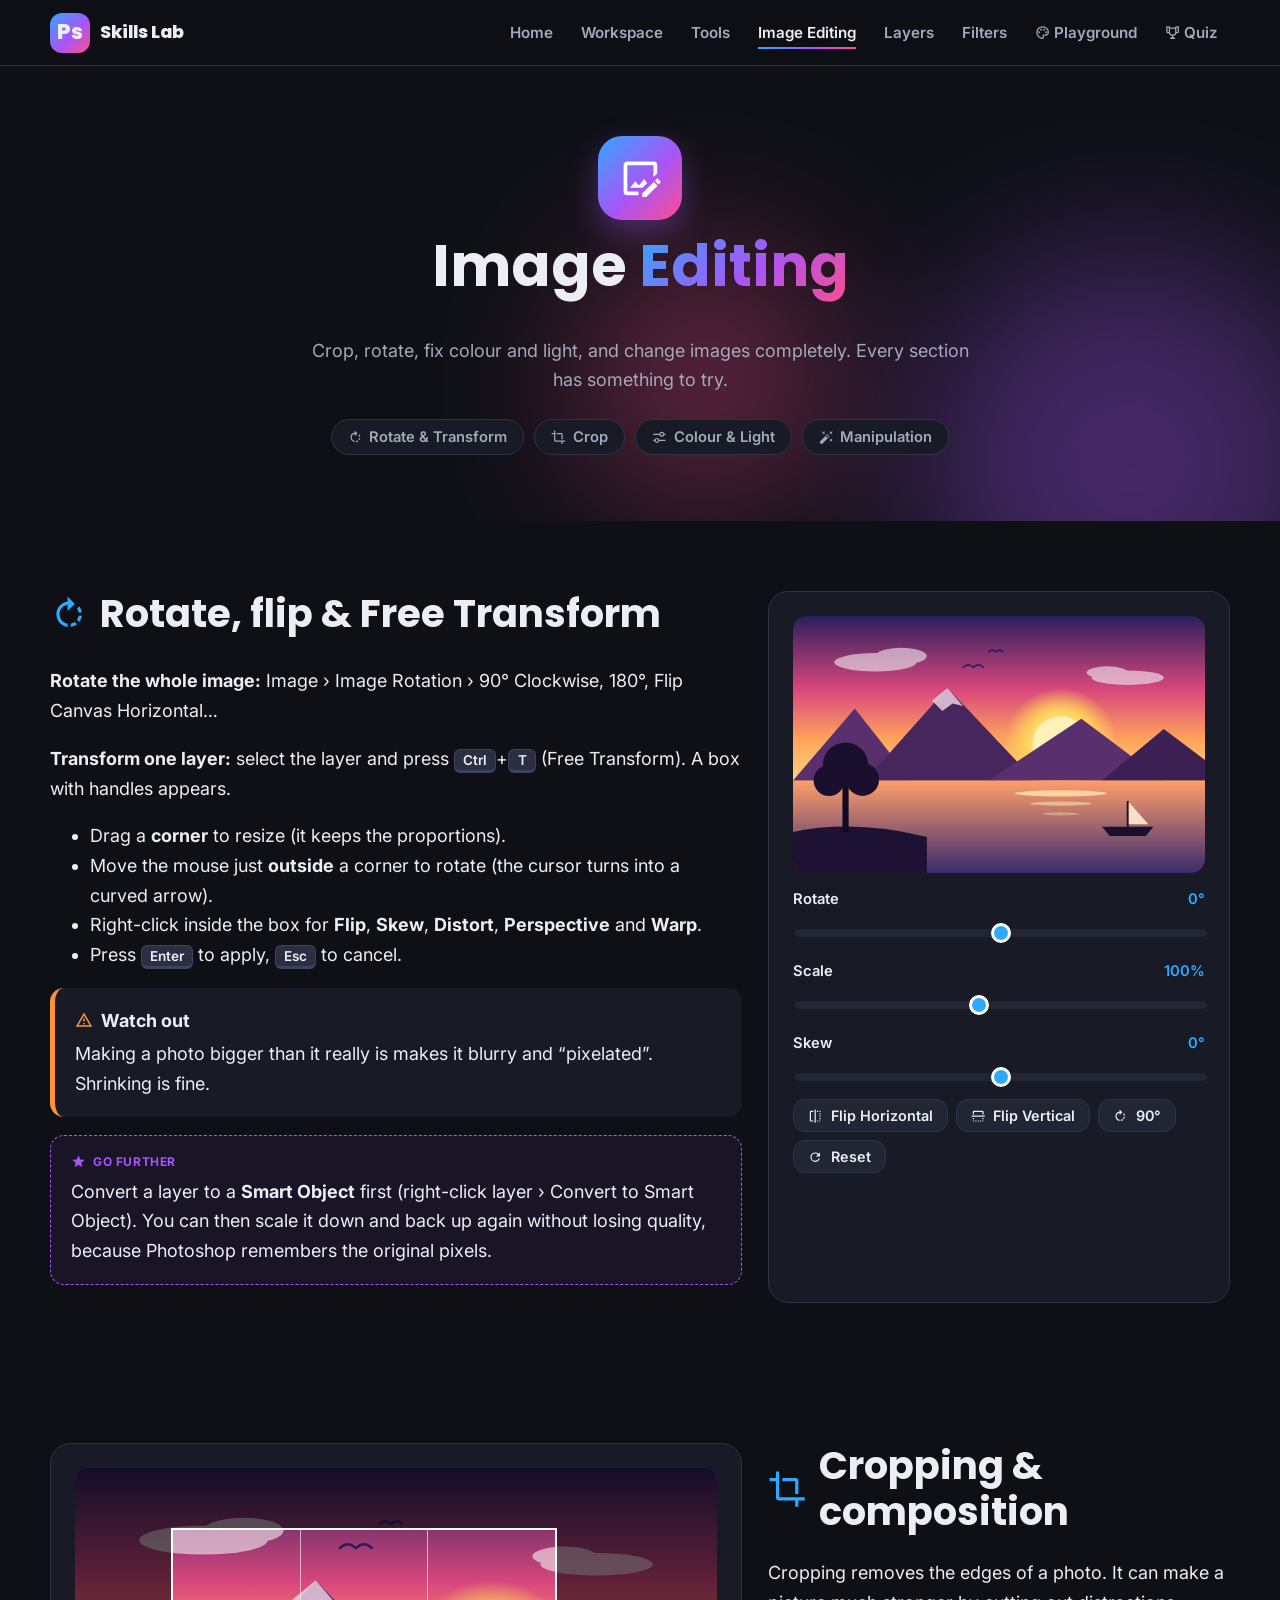
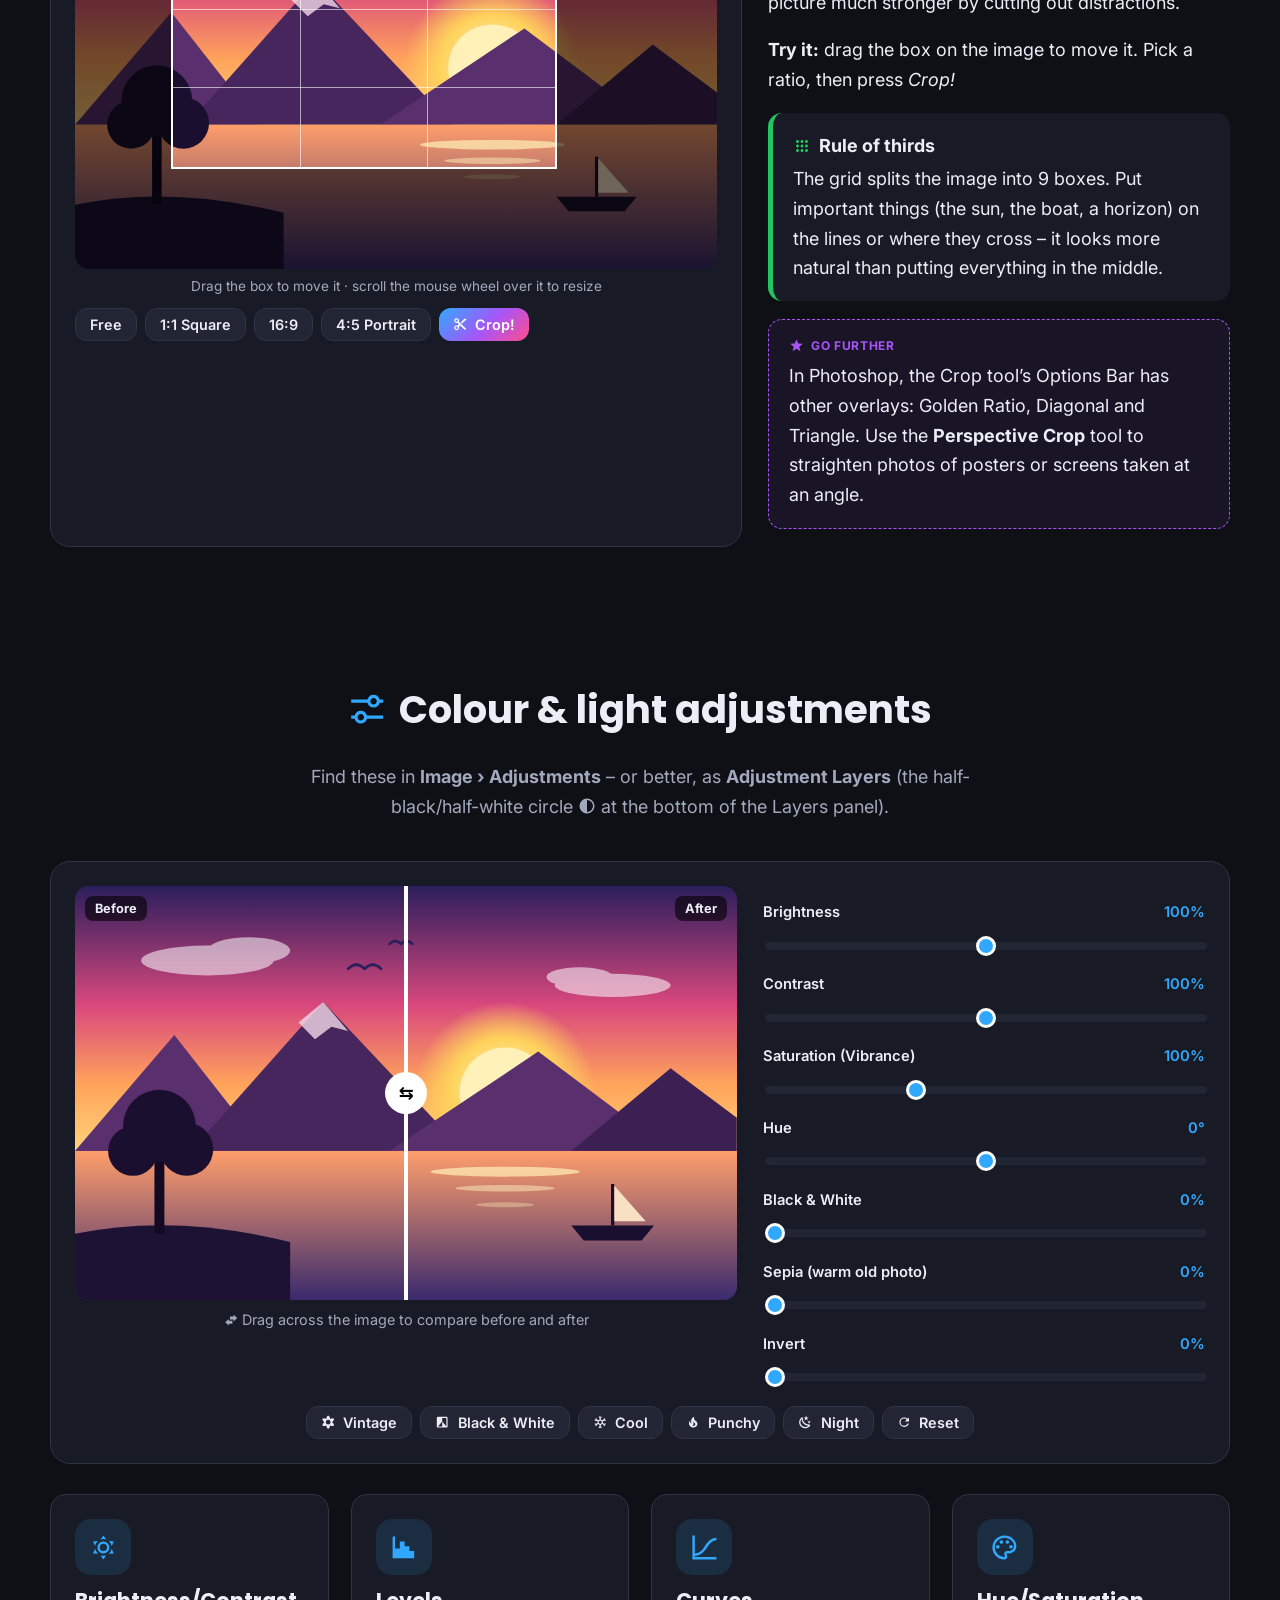
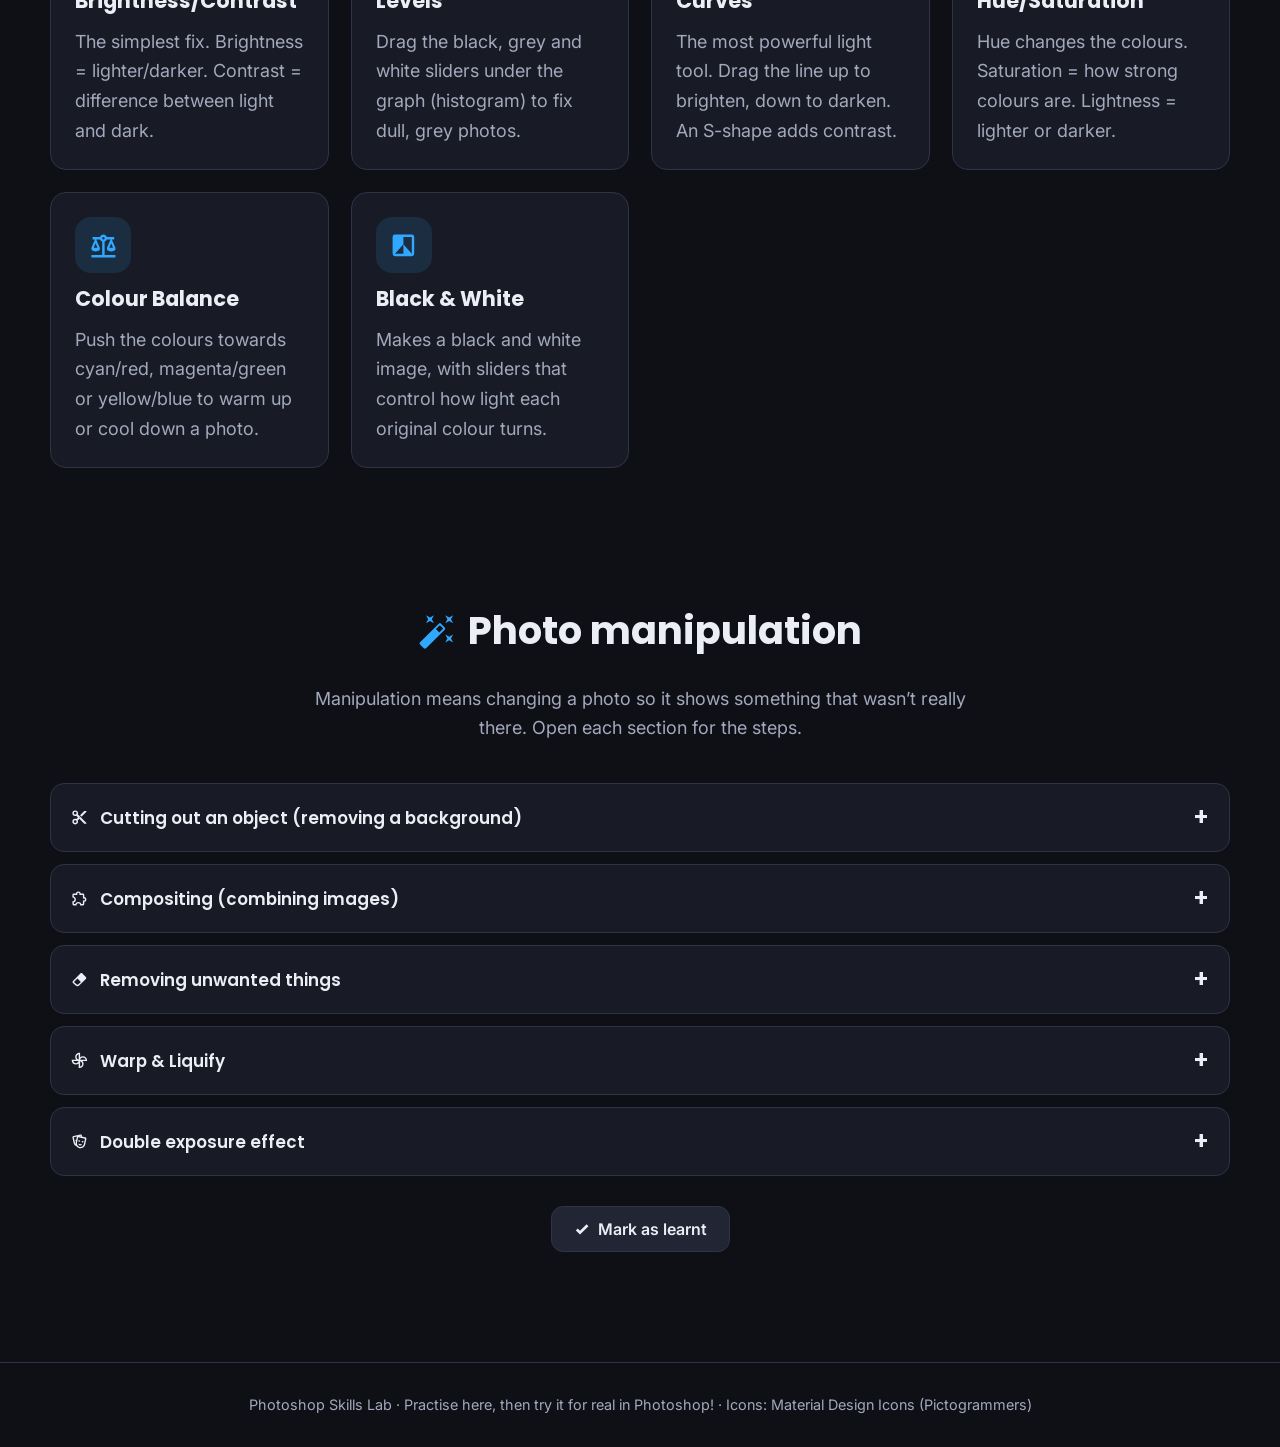
==== commit 035f1834: "Add files via upload" ====
--- a/editing.html
+++ b/editing.html
@@ -11,14 +11,14 @@
   <header class="page-hero">
     <div class="blob b2"></div><div class="blob b3"></div>
     <div class="container">
-      <span class="emoji">🖼️</span>
+      <span class="emoji"><i data-i="editing"></i></span>
       <h1>Image <span class="grad-text">Editing</span></h1>
       <p class="muted" style="max-width:660px;margin:0 auto">Crop, rotate, fix colour and light, and change images completely. Every section has something to try.</p>
       <div class="chips" style="margin-top:24px">
-        <a class="chip" href="#transform">🔄 Rotate &amp; Transform</a>
-        <a class="chip" href="#crop">⛶ Crop</a>
-        <a class="chip" href="#adjust">🎚️ Colour &amp; Light</a>
-        <a class="chip" href="#manip">🪄 Manipulation</a>
+        <a class="chip" href="#transform"><i data-i="rotate"></i> Rotate &amp; Transform</a>
+        <a class="chip" href="#crop"><i data-i="crop"></i> Crop</a>
+        <a class="chip" href="#adjust"><i data-i="tune"></i> Colour &amp; Light</a>
+        <a class="chip" href="#manip"><i data-i="wand"></i> Manipulation</a>
       </div>
     </div>
   </header>
@@ -27,16 +27,16 @@
   <section class="container" id="transform">
     <div class="demo-grid">
       <div class="reveal">
-        <h2>🔄 Rotate, flip &amp; Free Transform</h2>
+        <h2><span class="section-icon"><i data-i="rotate"></i> Rotate, flip &amp; Free Transform</span></h2>
         <p><strong>Rotate the whole image:</strong> Image › Image Rotation › 90° Clockwise, 180°, Flip Canvas Horizontal…</p>
         <p><strong>Transform one layer:</strong> select the layer and press <kbd>Ctrl</kbd>+<kbd>T</kbd> (Free Transform). A box with handles appears.</p>
         <ul>
           <li>Drag a <strong>corner</strong> to resize (it keeps the proportions).</li>
-          <li>Move the mouse just <strong>outside</strong> a corner to rotate (the cursor bends ↻).</li>
+          <li>Move the mouse just <strong>outside</strong> a corner to rotate (the cursor turns into a curved arrow).</li>
           <li>Right-click inside the box for <strong>Flip</strong>, <strong>Skew</strong>, <strong>Distort</strong>, <strong>Perspective</strong> and <strong>Warp</strong>.</li>
           <li>Press <kbd>Enter</kbd> to apply, <kbd>Esc</kbd> to cancel.</li>
         </ul>
-        <div class="box warn"><strong>⚠️ Watch out</strong>Making a photo bigger than it really is makes it blurry and “pixelated”. Shrinking is fine.</div>
+        <div class="box warn"><strong><i data-i="alert"></i> Watch out</strong>Making a photo bigger than it really is makes it blurry and “pixelated”. Shrinking is fine.</div>
         <div class="l2">Convert a layer to a <strong>Smart Object</strong> first (right-click layer › Convert to Smart Object). You can then scale it down and back up again without losing quality, because Photoshop remembers the original pixels.</div>
       </div>
       <div class="demo reveal">
@@ -49,10 +49,10 @@
           <label>Skew <span id="t-sk-v">0°</span></label>
           <input type="range" id="t-sk" min="-40" max="40" value="0">
           <div class="btn-row">
-            <button class="btn btn-small" id="t-fh">↔ Flip Horizontal</button>
-            <button class="btn btn-small" id="t-fv">↕ Flip Vertical</button>
-            <button class="btn btn-small" id="t-90">↻ 90°</button>
-            <button class="btn btn-small" id="t-reset">Reset</button>
+            <button class="btn btn-small" id="t-fh"><i data-i="flip-h"></i> Flip Horizontal</button>
+            <button class="btn btn-small" id="t-fv"><i data-i="flip-v"></i> Flip Vertical</button>
+            <button class="btn btn-small" id="t-90"><i data-i="rotate"></i> 90°</button>
+            <button class="btn btn-small" id="t-reset"><i data-i="refresh"></i> Reset</button>
           </div>
         </div>
       </div>
@@ -72,15 +72,15 @@
           <button class="btn btn-small ratio" data-r="1">1:1 Square</button>
           <button class="btn btn-small ratio" data-r="1.7778">16:9</button>
           <button class="btn btn-small ratio" data-r="0.8">4:5 Portrait</button>
-          <button class="btn btn-small btn-primary" id="crop-go">✂️ Crop!</button>
+          <button class="btn btn-small btn-primary" id="crop-go"><i data-i="scissors"></i> Crop!</button>
         </div>
         <div id="crop-result" style="margin-top:14px"></div>
       </div>
       <div class="reveal">
-        <h2>⛶ Cropping &amp; composition</h2>
+        <h2><span class="section-icon"><i data-i="crop"></i> Cropping &amp; composition</span></h2>
         <p>Cropping removes the edges of a photo. It can make a picture much stronger by cutting out distractions.</p>
         <p><strong>Try it:</strong> drag the box on the image to move it. Pick a ratio, then press <em>Crop!</em></p>
-        <div class="box tip"><strong>📐 Rule of thirds</strong>The grid splits the image into 9 boxes. Put important things (the sun, the boat, a horizon) on the lines or where they cross – it looks more natural than putting everything in the middle.</div>
+        <div class="box tip"><strong><i data-i="grid"></i> Rule of thirds</strong>The grid splits the image into 9 boxes. Put important things (the sun, the boat, a horizon) on the lines or where they cross – it looks more natural than putting everything in the middle.</div>
         <div class="l2">In Photoshop, the Crop tool’s Options Bar has other overlays: Golden Ratio, Diagonal and Triangle. Use the <strong>Perspective Crop</strong> tool to straighten photos of posters or screens taken at an angle.</div>
       </div>
     </div>
@@ -89,8 +89,8 @@
   <!-- ===== ADJUSTMENTS ===== -->
   <section class="container" id="adjust">
     <div class="section-title reveal">
-      <h2>🎚️ Colour &amp; light adjustments</h2>
-      <p>Find these in <strong>Image › Adjustments</strong> – or better, as <strong>Adjustment Layers</strong> (the half-black/half-white circle at the bottom of the Layers panel).</p>
+      <h2><span class="section-icon"><i data-i="tune"></i> Colour &amp; light adjustments</span></h2>
+      <p>Find these in <strong>Image › Adjustments</strong> – or better, as <strong>Adjustment Layers</strong> (the half-black/half-white circle <i data-i="circle-half"></i> at the bottom of the Layers panel).</p>
     </div>
     <div class="demo reveal">
       <div class="demo-grid">
@@ -102,17 +102,17 @@
             <div class="handle"></div>
             <input type="range" min="0" max="100" value="50" aria-label="Before/after slider">
           </div>
-          <p class="muted center" style="font-size:.9rem;margin-top:8px">↔ Drag across the image to compare before and after</p>
+          <p class="muted center" style="font-size:.9rem;margin-top:8px"><i data-i="swap"></i> Drag across the image to compare before and after</p>
         </div>
         <div class="controls" id="adj-controls"></div>
       </div>
       <div class="btn-row" style="justify-content:center;margin-top:16px">
-        <button class="btn btn-small preset" data-p="vintage">📻 Vintage</button>
-        <button class="btn btn-small preset" data-p="bw">⚫ Black &amp; White</button>
-        <button class="btn btn-small preset" data-p="cool">❄️ Cool</button>
-        <button class="btn btn-small preset" data-p="punchy">🔥 Punchy</button>
-        <button class="btn btn-small preset" data-p="night">🌙 Night</button>
-        <button class="btn btn-small" id="adj-reset">↺ Reset</button>
+        <button class="btn btn-small preset" data-p="vintage"><i data-i="vintage"></i> Vintage</button>
+        <button class="btn btn-small preset" data-p="bw"><i data-i="bw"></i> Black &amp; White</button>
+        <button class="btn btn-small preset" data-p="cool"><i data-i="snowflake"></i> Cool</button>
+        <button class="btn btn-small preset" data-p="punchy"><i data-i="fire"></i> Punchy</button>
+        <button class="btn btn-small preset" data-p="night"><i data-i="moon"></i> Night</button>
+        <button class="btn btn-small" id="adj-reset"><i data-i="refresh"></i> Reset</button>
       </div>
     </div>
 
@@ -122,35 +122,35 @@
   <!-- ===== MANIPULATION ===== -->
   <section class="container" id="manip">
     <div class="section-title reveal">
-      <h2>🪄 Photo manipulation</h2>
+      <h2><span class="section-icon"><i data-i="wand"></i> Photo manipulation</span></h2>
       <p>Manipulation means changing a photo so it shows something that wasn’t really there. Open each section for the steps.</p>
     </div>
-    <details class="acc reveal"><summary>✂️ Cutting out an object (removing a background)</summary><div class="acc-body">
+    <details class="acc reveal"><summary><i data-i="scissors"></i> Cutting out an object (removing a background)</summary><div class="acc-body">
       <ol><li>Open your photo and duplicate the layer (<kbd>Ctrl</kbd>+<kbd>J</kbd>).</li>
       <li>Use <strong>Select › Subject</strong>, or the Quick Selection / Object Selection tool.</li>
       <li>Fix bits it missed: hold <kbd>Shift</kbd> to add, <kbd>Alt</kbd> to remove.</li>
       <li>Click the <strong>Add Layer Mask</strong> button at the bottom of the Layers panel. The background disappears!</li>
-      <li>Hide the original layer (click its 👁️).</li></ol>
+      <li>Hide the original layer (click its eye icon <i data-i="eye"></i>).</li></ol>
       <div class="l2"><strong>Select › Select and Mask</strong> has a Refine Edge brush – paint over hair and fur for a much cleaner cut-out. Set Output to “New Layer with Layer Mask”.</div>
     </div></details>
-    <details class="acc reveal"><summary>🧩 Compositing (combining images)</summary><div class="acc-body">
+    <details class="acc reveal"><summary><i data-i="puzzle"></i> Compositing (combining images)</summary><div class="acc-body">
       <ol><li>Cut out the object you want (see above).</li>
       <li>Drag it with the Move tool onto the tab of your other image.</li>
       <li>Resize it with <kbd>Ctrl</kbd>+<kbd>T</kbd> so it fits the scene.</li>
       <li>Match the colour and light with a Curves or Colour Balance adjustment clipped to it (<kbd>Alt</kbd>+click between the layers).</li>
       <li>Add a soft black shadow on a new layer underneath it.</li></ol>
-      <div class="box tip"><strong>💡 Make it believable</strong>Check: does the light come from the same direction? Is the size realistic? Does it have a shadow?</div>
-    </div></details>
-    <details class="acc reveal"><summary>🧽 Removing unwanted things</summary><div class="acc-body">
+      <div class="box tip"><strong><i data-i="bulb"></i> Make it believable</strong>Check: does the light come from the same direction? Is the size realistic? Does it have a shadow?</div>
+    </div></details>
+    <details class="acc reveal"><summary><i data-i="eraser"></i> Removing unwanted things</summary><div class="acc-body">
       <p>Small marks: <strong>Spot Healing Brush</strong> (<kbd>J</kbd>). Repeating patterns or edges: <strong>Clone Stamp</strong> (<kbd>S</kbd>). Bigger objects: select around them with the Lasso, then <strong>Edit › Content-Aware Fill</strong>.</p>
       <div class="l2"><strong>Generative Fill</strong> (in newer versions) uses AI to fill a selection from a text prompt. If you use it in coursework, record it in your log – it is not your own photography or drawing.</div>
     </div></details>
-    <details class="acc reveal"><summary>🌀 Warp &amp; Liquify</summary><div class="acc-body">
+    <details class="acc reveal"><summary><i data-i="swirl"></i> Warp &amp; Liquify</summary><div class="acc-body">
       <p><strong>Edit › Transform › Warp</strong> lets you bend a layer with a grid – great for wrapping a logo around a mug.</p>
       <p><strong>Filter › Liquify</strong> lets you push pixels like wet paint – the Forward Warp tool pushes, Bloat makes things bigger, Pucker makes them smaller.</p>
-      <div class="box warn"><strong>⚠️ Ethics</strong>Changing people’s faces and bodies can be harmful and misleading. Talk about this in your evaluation if you edit people.</div>
-    </div></details>
-    <details class="acc reveal"><summary>🎭 Double exposure effect</summary><div class="acc-body">
+      <div class="box warn"><strong><i data-i="alert"></i> Ethics</strong>Changing people’s faces and bodies can be harmful and misleading. Talk about this in your evaluation if you edit people.</div>
+    </div></details>
+    <details class="acc reveal"><summary><i data-i="masks"></i> Double exposure effect</summary><div class="acc-body">
       <ol><li>Put a portrait on the bottom layer and a landscape on the top layer.</li>
       <li>Change the top layer’s <strong>blend mode</strong> to <strong>Screen</strong> or <strong>Lighten</strong>.</li>
       <li>Add a layer mask to the landscape and paint black with a soft brush to hide parts of it.</li></ol>
@@ -159,6 +159,7 @@
     <div style="text-align:center;margin-top:30px"><button class="btn learn-btn" data-id="editing">Mark as learnt</button></div>
   </section>
 
+  <script src="js/icons.js"></script>
   <script src="js/main.js"></script>
   <script>
     const $ = id => document.getElementById(id);
@@ -223,7 +224,7 @@
         c.style.cssText = 'max-width:100%;max-height:260px;border-radius:10px;display:block;margin:auto';
         $('crop-result').innerHTML = '<p class="center muted" style="margin:0 0 6px">Your cropped image:</p>';
         $('crop-result').appendChild(c);
-        toast('✂️ Cropped!');
+        toast('Cropped!', 'scissors');
       };
       img.src = 'images/sample.svg';
     };
@@ -260,25 +261,25 @@
     function resetAdj() { ADJ.forEach(a => $(a.id).value = a.def); applyAdj(); }
     document.querySelectorAll('.preset').forEach(b => b.onclick = () => {
       resetAdj(); Object.entries(PRESETS[b.dataset.p]).forEach(([k, v]) => $(k).value = v); applyAdj();
-      toast(b.textContent.trim() + ' look applied');
+      toast(b.textContent.trim() + ' look applied', 'palette');
     });
     $('adj-reset').onclick = resetAdj;
     applyAdj();
 
     const cards = [
-      { i: '☀️', t: 'Brightness/Contrast', d: 'The simplest fix. Brightness = lighter/darker. Contrast = difference between light and dark.' },
-      { i: '📊', t: 'Levels', d: 'Drag the black, grey and white sliders under the graph (histogram) to fix dull, grey photos.', l2: 'The histogram shows how many pixels are dark (left) to light (right). A gap at either end means the image has no true blacks or whites.' },
-      { i: '〰️', t: 'Curves', d: 'The most powerful light tool. Drag the line up to brighten, down to darken. An S-shape adds contrast.', l2: 'You can edit Red, Green and Blue curves separately to colour-grade a photo – e.g. lift blue in the shadows for a cinematic look.' },
-      { i: '🌈', t: 'Hue/Saturation', d: 'Hue changes the colours. Saturation = how strong colours are. Lightness = lighter or darker.', l2: 'Pick one colour from the drop-down (e.g. Reds) to change only that colour – turn a red car blue!' },
-      { i: '⚖️', t: 'Colour Balance', d: 'Push the colours towards cyan/red, magenta/green or yellow/blue to warm up or cool down a photo.' },
-      { i: '⚫', t: 'Black & White', d: 'Makes a black and white image, with sliders that control how light each original colour turns.' }
+      { i: 'sun', t: 'Brightness/Contrast', d: 'The simplest fix. Brightness = lighter/darker. Contrast = difference between light and dark.' },
+      { i: 'histogram', t: 'Levels', d: 'Drag the black, grey and white sliders under the graph (histogram) to fix dull, grey photos.', l2: 'The histogram shows how many pixels are dark (left) to light (right). A gap at either end means the image has no true blacks or whites.' },
+      { i: 'curves', t: 'Curves', d: 'The most powerful light tool. Drag the line up to brighten, down to darken. An S-shape adds contrast.', l2: 'You can edit Red, Green and Blue curves separately to colour-grade a photo – e.g. lift blue in the shadows for a cinematic look.' },
+      { i: 'hue', t: 'Hue/Saturation', d: 'Hue changes the colours. Saturation = how strong colours are. Lightness = lighter or darker.', l2: 'Pick one colour from the drop-down (e.g. Reds) to change only that colour – turn a red car blue!' },
+      { i: 'balance', t: 'Colour Balance', d: 'Push the colours towards cyan/red, magenta/green or yellow/blue to warm up or cool down a photo.' },
+      { i: 'bw', t: 'Black & White', d: 'Makes a black and white image, with sliders that control how light each original colour turns.' }
     ];
-    $('adj-cards').innerHTML = cards.map((c, n) => `<div class="card clickable reveal visible" data-n="${n}"><div class="icon">${c.i}</div><h3>${c.t}</h3><p class="muted" style="margin:0">${c.d}</p></div>`).join('');
+    $('adj-cards').innerHTML = cards.map((c, n) => `<div class="card clickable reveal visible" data-n="${n}"><div class="icon">${ic(c.i)}</div><h3>${c.t}</h3><p class="muted" style="margin:0">${c.d}</p></div>`).join('');
     document.querySelectorAll('#adj-cards .card').forEach(el => el.onclick = () => {
       const c = cards[el.dataset.n];
       openModal({ icon: c.i, title: c.t, html: `<p>${c.d}</p>
-        <p><strong>Where:</strong> Layers panel › ◐ button › ${c.t}, or Image › Adjustments › ${c.t}.</p>
-        <div class="box tip"><strong>💡 Why use an Adjustment Layer?</strong>It is <em>non-destructive</em> – your photo isn’t changed. You can re-edit it, hide it or delete it any time.</div>
+        <p><strong>Where:</strong> Layers panel › ${ic('circle-half')} button › ${c.t}, or Image › Adjustments › ${c.t}.</p>
+        <div class="box tip"><strong>${ic('bulb')} Why use an Adjustment Layer?</strong>It is <em>non-destructive</em> – your photo isn’t changed. You can re-edit it, hide it or delete it any time.</div>
         ${c.l2 ? `<div class="l2">${c.l2}</div>` : ''}` });
     });
   </script>
--- a/css/style.css
+++ b/css/style.css
@@ -3,6 +3,9 @@
    Change the colours in :root to re-theme the whole site.
    ============================================================ */
 @import url('https://fonts.googleapis.com/css2?family=Poppins:wght@500;700;800&family=Inter:wght@400;500;600&display=swap');
+
+/* ---------- icons (see js/icons.js) ---------- */
+svg.ico { width: 1em; height: 1em; fill: currentColor; vertical-align: -0.15em; flex-shrink: 0; }
 
 :root {
   --bg: #0e1016;
@@ -73,12 +76,6 @@
 .nav-links a:hover { color: var(--text); background: var(--panel-2); }
 .nav-links a:hover::after, .nav-links a.active::after { transform: scaleX(1); }
 .nav-links a.active { color: var(--text); }
-.level-switch { display: flex; background: var(--panel-2); border: 1px solid var(--line); border-radius: 999px; padding: 3px; }
-.level-switch button {
-  border: 0; background: none; color: var(--muted); font: 600 .85rem 'Inter'; padding: 6px 12px;
-  border-radius: 999px; cursor: pointer; transition: .25s;
-}
-.level-switch button.on { background: var(--grad); color: #fff; }
 .burger { display: none; margin-left: auto; background: none; border: 0; color: var(--text); font-size: 1.8rem; cursor: pointer; }
 
 @media (max-width: 980px) {
@@ -111,11 +108,20 @@
 .blob.b3 { background: var(--pink); top: 40%; left: 45%; width: 260px; height: 260px; animation-delay: -8s; }
 @keyframes float { 0%,100% { transform: translate(0,0) scale(1); } 50% { transform: translate(40px,-30px) scale(1.12); } }
 .floating-icons span {
-  position: absolute; font-size: 2rem; opacity: .7; animation: bob 6s ease-in-out infinite;
-}
+  position: absolute; font-size: 2.6rem; opacity: .8; animation: bob 6s ease-in-out infinite;
+  width: 64px; height: 64px; display: grid; place-items: center; border-radius: 18px;
+  background: rgba(255,255,255,.06); border: 1px solid rgba(255,255,255,.12); color: var(--accent);
+}
+.floating-icons span:nth-child(2) { color: var(--accent-2); }
+.floating-icons span:nth-child(3) { color: var(--pink); }
+.floating-icons span:nth-child(4) { color: var(--yellow); }
 @keyframes bob { 0%,100% { transform: translateY(0) rotate(0); } 50% { transform: translateY(-18px) rotate(10deg); } }
 .page-hero { padding: 70px 0 40px; text-align: center; position: relative; overflow: hidden; }
-.page-hero .emoji { font-size: 3.5rem; display: inline-block; animation: bob 4s ease-in-out infinite; }
+.page-hero .emoji {
+  font-size: 2.8rem; width: 84px; height: 84px; display: inline-grid; place-items: center; border-radius: 24px;
+  background: var(--grad); color: #fff; box-shadow: 0 12px 30px rgba(168, 85, 247, .35);
+  animation: bob 4s ease-in-out infinite; margin-bottom: 12px;
+}
 
 /* ---------- cards ---------- */
 .grid { display: grid; gap: 22px; grid-template-columns: repeat(auto-fill, minmax(250px, 1fr)); }
@@ -130,7 +136,11 @@
 .card:hover::before { opacity: 1; }
 .card:hover { border-color: var(--accent); box-shadow: var(--shadow); }
 .card.clickable { cursor: pointer; }
-.card .icon { font-size: 2.4rem; margin-bottom: 10px; display: inline-block; transition: transform .35s; }
+.card .icon, .flip-front .icon {
+  font-size: 1.8rem; width: 56px; height: 56px; margin-bottom: 14px; display: inline-grid; place-items: center;
+  border-radius: 16px; background: rgba(49, 168, 255, .12); color: var(--accent); transition: transform .35s, background .35s, color .35s;
+}
+.card:hover .icon { background: var(--grad); color: #fff; }
 .card:hover .icon { transform: scale(1.2) rotate(-8deg); }
 .card .tag { position: absolute; top: 16px; right: 16px; }
 
@@ -145,10 +155,15 @@
 .box.tip  { border-color: var(--green); }
 .box.warn { border-color: var(--orange); }
 .box.info { border-color: var(--accent); }
-.box strong:first-child { display: block; margin-bottom: 4px; }
+.box strong:first-child { display: flex; align-items: center; gap: 8px; margin-bottom: 4px; }
+.box.tip strong:first-child svg { color: var(--green); }
+.box.warn strong:first-child svg { color: var(--orange); }
+.box.info strong:first-child svg { color: var(--accent); }
 .l2 { position: relative; border: 1px dashed var(--accent-2); background: rgba(168, 85, 247, .07); border-radius: 14px; padding: 18px 20px; margin: 18px 0; }
-.l2::before { content: '⭐ Level 2 extension'; display: block; margin-bottom: 8px; font: 700 .75rem 'Inter'; letter-spacing: .05em; text-transform: uppercase; color: var(--accent-2); }
-body[data-level="1"] .l2 { display: none !important; }
+.l2::before {
+  content: 'Go further'; display: block; margin-bottom: 8px; padding-left: 22px; font: 700 .75rem 'Inter'; letter-spacing: .05em; text-transform: uppercase; color: var(--accent-2);
+  background: url("data:image/svg+xml,%3Csvg xmlns='http://www.w3.org/2000/svg' viewBox='0 0 24 24'%3E%3Cpath fill='%23a855f7' d='M12 2 9.2 8.6 2 9.2l5.5 4.7L5.8 21 12 17.3 18.2 21l-1.7-7.1L22 9.2l-7.2-.6z'/%3E%3C/svg%3E") no-repeat left center / 15px;
+}
 
 /* ---------- section titles / two-column layout ---------- */
 .section-title { text-align: center; margin-bottom: 40px; }
@@ -179,17 +194,17 @@
 @keyframes zoomIn { from { opacity: 0; transform: scale(.85); } }
 .modal-head { padding: 22px 26px; background: var(--grad); color: #fff; display: flex; align-items: center; gap: 14px; }
 .modal-head h2 { margin: 0; font-size: 1.6rem; }
-.modal-head .big { font-size: 2.6rem; }
+.modal-head .big { font-size: 2rem; width: 54px; height: 54px; display: grid; place-items: center; border-radius: 16px; background: rgba(255,255,255,.2); flex-shrink: 0; }
 .modal-body { padding: 22px 26px 28px; overflow: auto; }
 .modal-body ol li { margin-bottom: 6px; }
 .modal-close {
-  margin-left: auto; background: rgba(0,0,0,.25); border: 0; color: #fff; width: 40px; height: 40px;
-  border-radius: 50%; font-size: 1.3rem; cursor: pointer; transition: transform .2s;
+  margin-left: auto; background: rgba(0,0,0,.25); border: 0; color: #fff; width: 40px; height: 40px; flex-shrink: 0;
+  border-radius: 50%; font-size: 1.3rem; cursor: pointer; transition: transform .2s; display: grid; place-items: center;
 }
 .modal-close:hover { transform: rotate(90deg); }
 
 /* ---------- toast ---------- */
-.toast {
+.toast { display: flex; align-items: center; gap: 10px;
   position: fixed; bottom: 24px; left: 50%; transform: translate(-50%, 120px); z-index: 300;
   background: var(--panel-2); border: 1px solid var(--accent); padding: 12px 20px; border-radius: 12px;
   box-shadow: var(--shadow); transition: transform .35s; font-weight: 600;
@@ -269,7 +284,7 @@
 .flip:hover .flip-inner, .flip.flipped .flip-inner { transform: rotateY(180deg); }
 .flip-face { position: absolute; inset: 0; backface-visibility: hidden; border-radius: var(--radius); padding: 22px; border: 1px solid var(--line); display: flex; flex-direction: column; justify-content: center; }
 .flip-front { background: var(--panel); text-align: center; align-items: center; }
-.flip-front .icon { font-size: 3rem; }
+.flip-front .icon { font-size: 2.2rem; width: 70px; height: 70px; }
 .flip-back { background: var(--panel-2); transform: rotateY(180deg); font-size: .95rem; border-color: var(--accent); }
 
 /* tables */
@@ -280,7 +295,7 @@
 
 /* filter chips */
 .chips { display: flex; flex-wrap: wrap; gap: 10px; justify-content: center; margin-bottom: 26px; }
-.chip { padding: 8px 16px; border-radius: 999px; border: 1px solid var(--line); background: var(--panel); color: var(--muted); cursor: pointer; font: 600 .92rem 'Inter'; transition: .2s; }
+.chip { display: inline-flex; align-items: center; gap: 7px; text-decoration: none; padding: 8px 16px; border-radius: 999px; border: 1px solid var(--line); background: var(--panel); color: var(--muted); cursor: pointer; font: 600 .92rem 'Inter'; transition: .2s; }
 .chip:hover { color: var(--text); border-color: var(--accent); }
 .chip.on { background: var(--grad); color: #fff; border-color: transparent; }
 .search { max-width: 420px; margin: 0 auto 18px; }
@@ -288,7 +303,7 @@
 /* footer */
 .site-footer { border-top: 1px solid var(--line); padding: 30px 0; margin-top: 40px; color: var(--muted); font-size: .9rem; text-align: center; }
 #to-top {
-  position: fixed; right: 20px; bottom: 20px; width: 48px; height: 48px; border-radius: 50%; border: 0;
+  display: grid; place-items: center; position: fixed; right: 20px; bottom: 20px; width: 48px; height: 48px; border-radius: 50%; border: 0;
   background: var(--grad); color: #fff; font-size: 1.3rem; cursor: pointer; opacity: 0; pointer-events: none; transition: .3s; z-index: 90;
 }
 #to-top.show { opacity: 1; pointer-events: auto; }
@@ -301,7 +316,7 @@
 .ps-toolbar { background: #262a38; border: 1px solid var(--line); border-radius: 14px; padding: 8px; display: flex; flex-direction: column; gap: 6px; position: sticky; top: 80px; }
 .ps-toolbar button {
   width: 100%; aspect-ratio: 1; border: 1px solid transparent; border-radius: 10px; background: none; color: var(--text);
-  font-size: 1.5rem; cursor: pointer; transition: .2s;
+  font-size: 1.45rem; cursor: pointer; transition: .2s; display: grid; place-items: center;
 }
 .ps-toolbar button:hover { background: var(--panel-2); transform: scale(1.08); }
 .ps-toolbar button.active { background: #1d3550; border-color: var(--accent); }
@@ -318,7 +333,7 @@
 .canvas-wrap canvas { display: block; width: 100%; height: auto; }
 #overlay { position: absolute; inset: 0; touch-action: none; cursor: crosshair; }
 .ps-info { background: var(--panel); border: 1px solid var(--line); border-radius: 14px; padding: 18px; }
-.ps-info h3 { display: flex; align-items: center; gap: 10px; }
+.ps-info h3, .ps-info h4 { display: flex; align-items: center; gap: 10px; }
 .ps-info .how { background: var(--panel-2); border-radius: 10px; padding: 12px; font-size: .92rem; }
 .challenge { display: flex; gap: 10px; align-items: flex-start; padding: 8px 0; border-bottom: 1px solid var(--line); font-size: .92rem; cursor: pointer; }
 .challenge input { margin-top: 6px; accent-color: var(--green); transform: scale(1.3); }
@@ -355,3 +370,8 @@
 .big-key { font: 800 4rem 'Poppins'; margin: 10px 0; }
 .confetti { position: fixed; top: -20px; width: 10px; height: 16px; z-index: 400; pointer-events: none; animation: fall linear forwards; }
 @keyframes fall { to { transform: translateY(110vh) rotate(720deg); } }
+
+/* headings & buttons with icons */
+h2 svg.ico, h3 svg.ico { color: var(--accent); }
+.section-icon { display: inline-flex; align-items: center; gap: 12px; }
+.how-card .icon { background: rgba(168,85,247,.14); color: var(--accent-2); }
